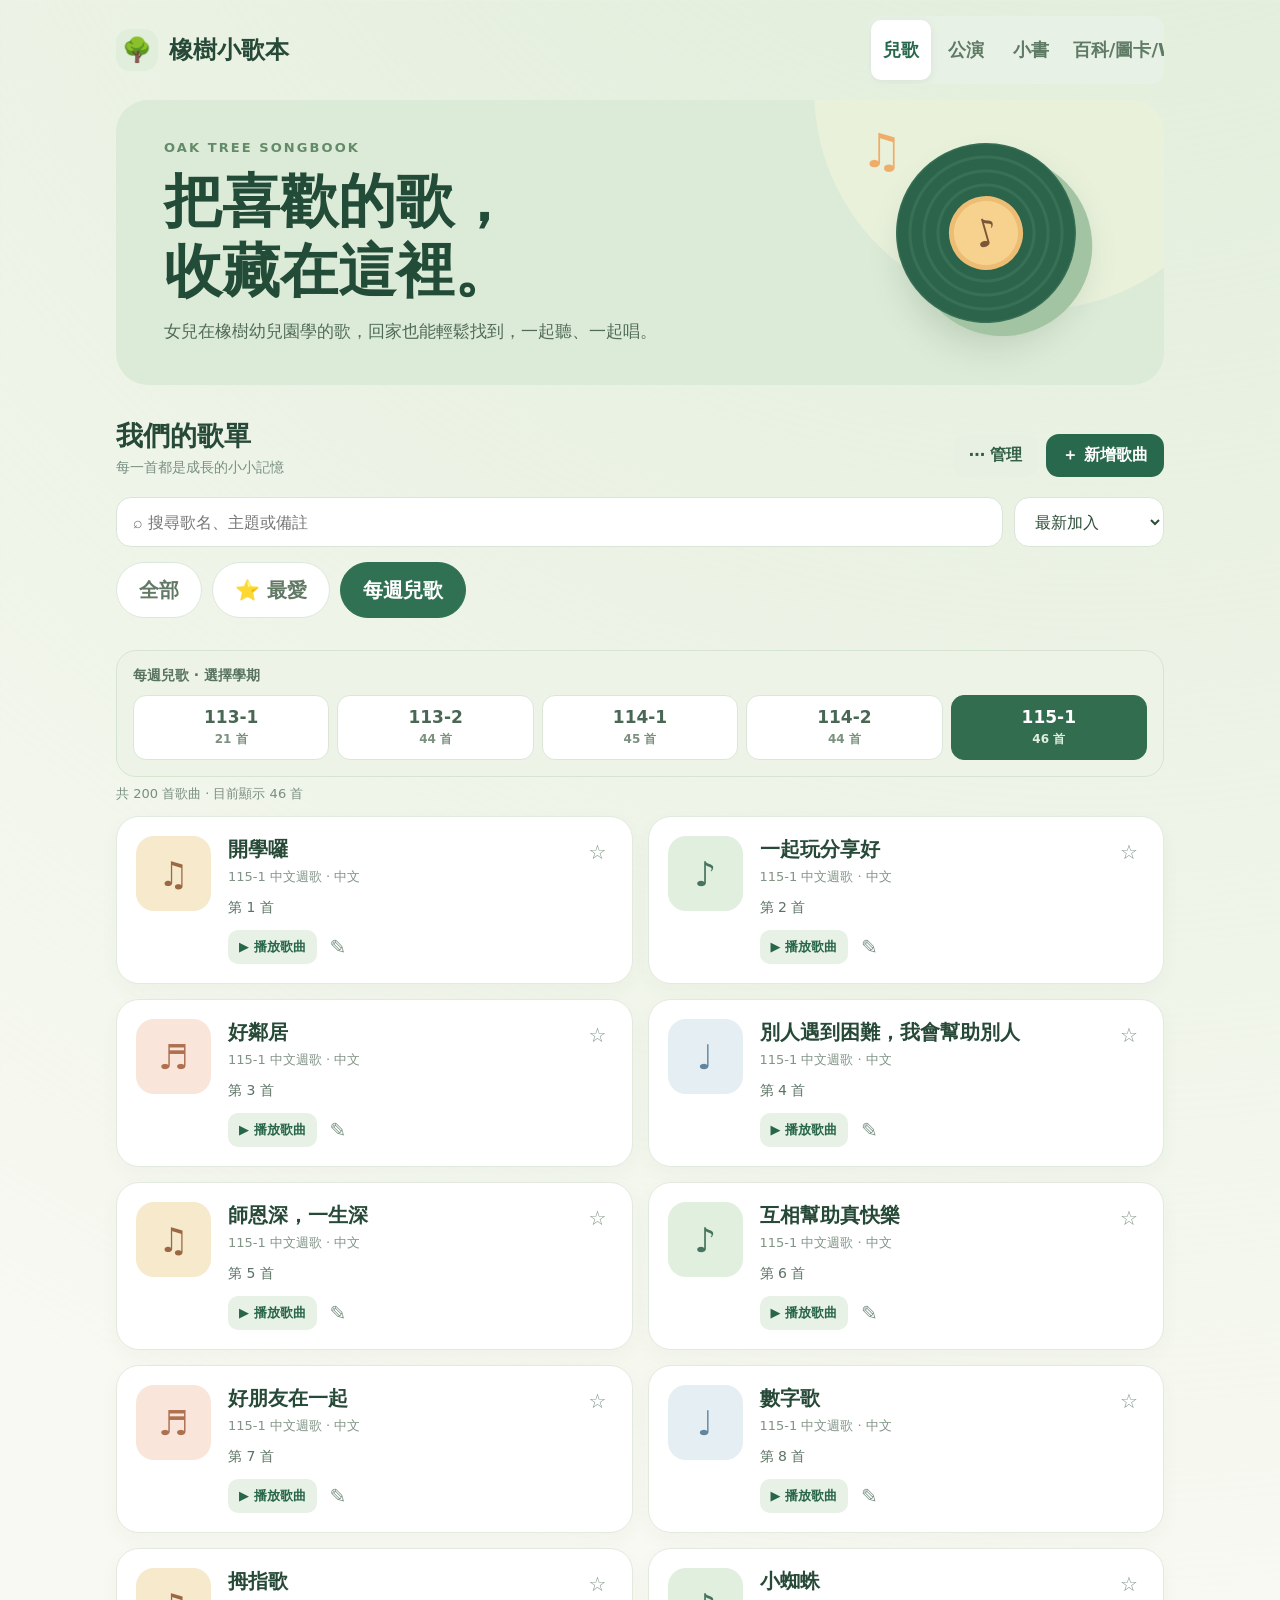
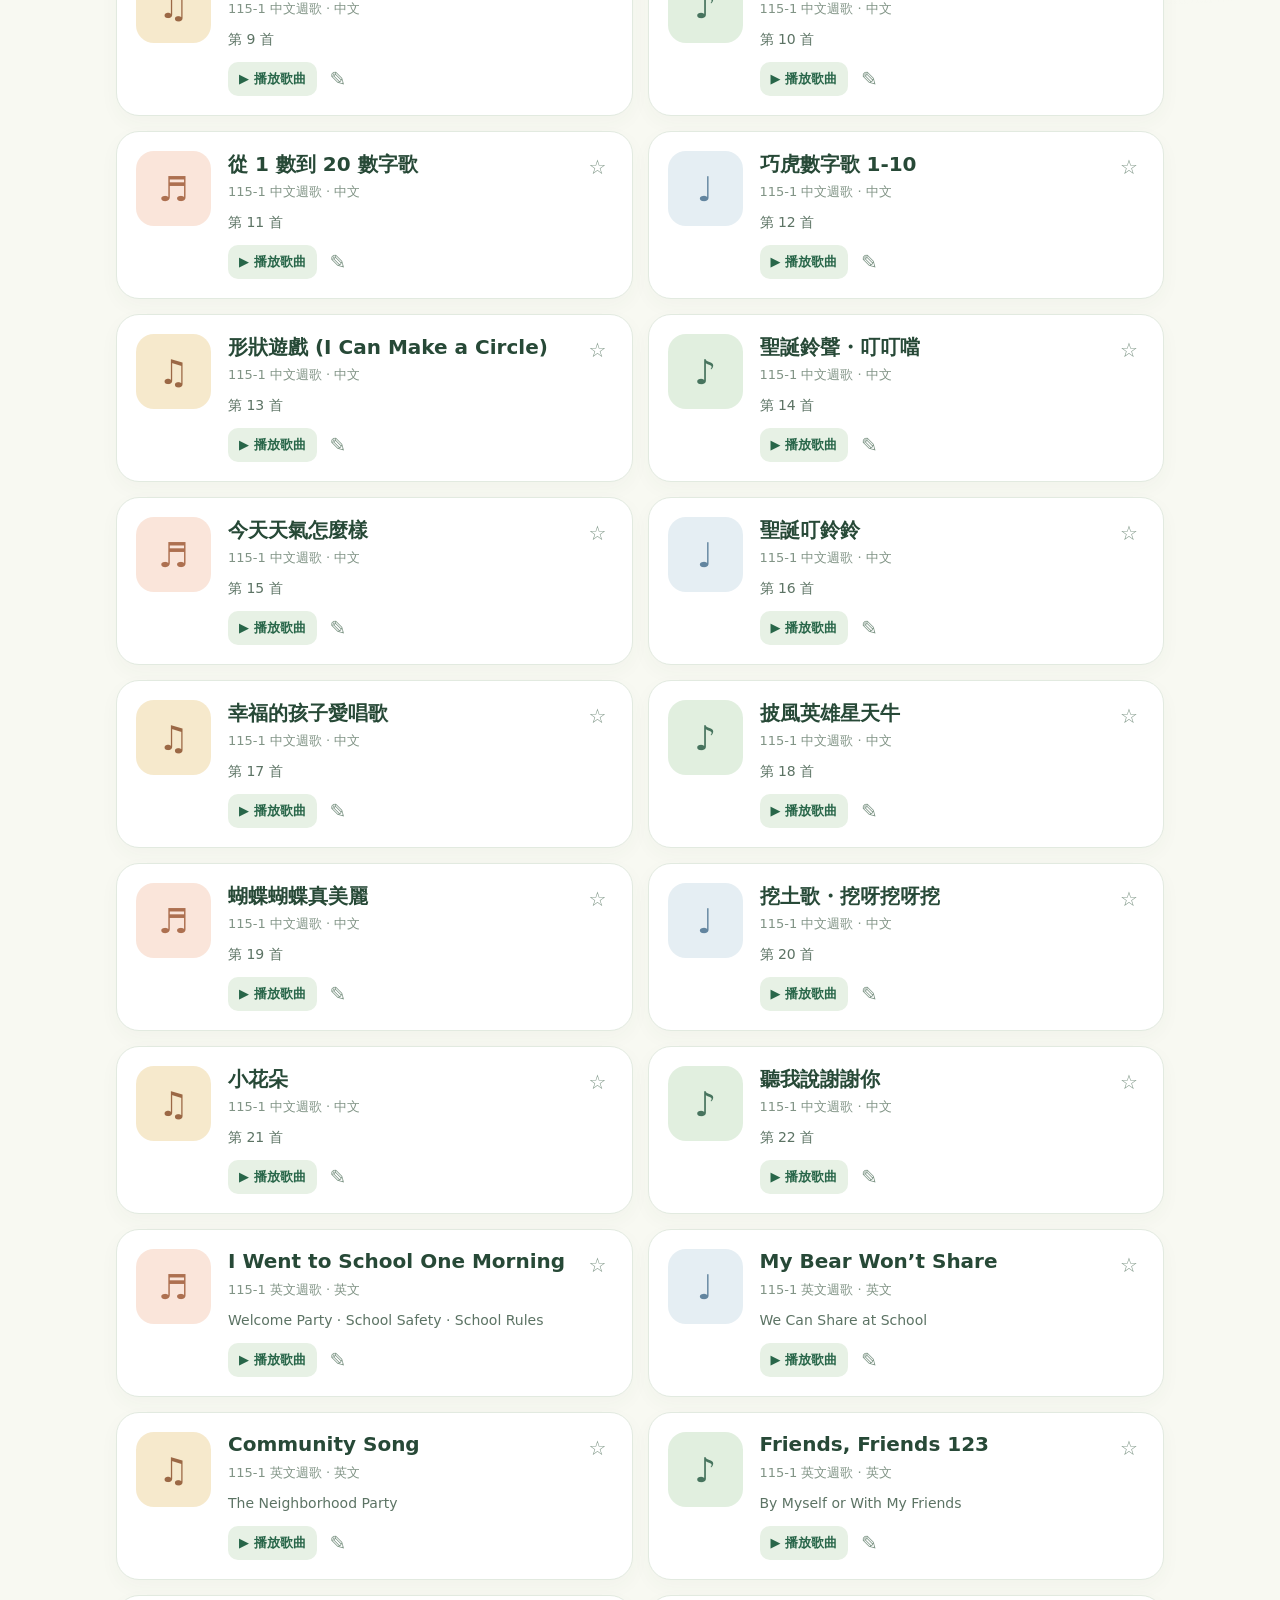
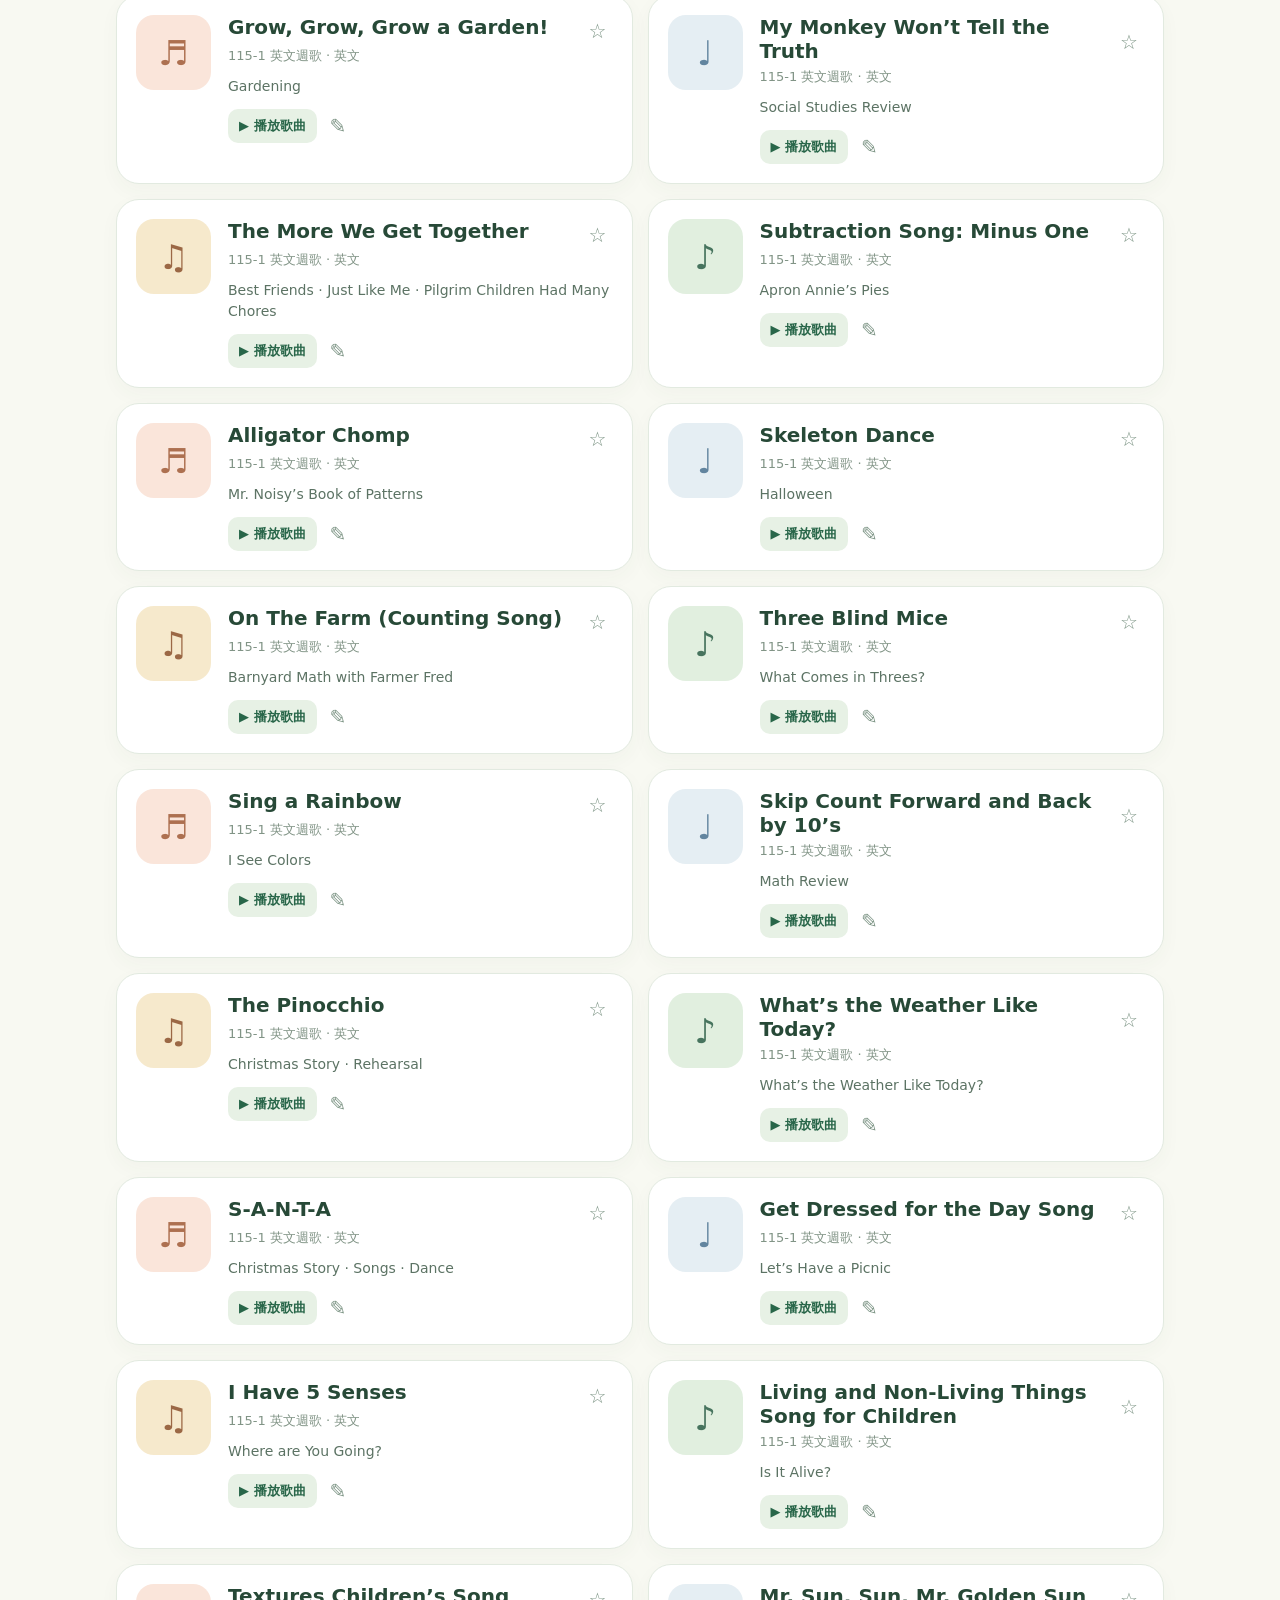
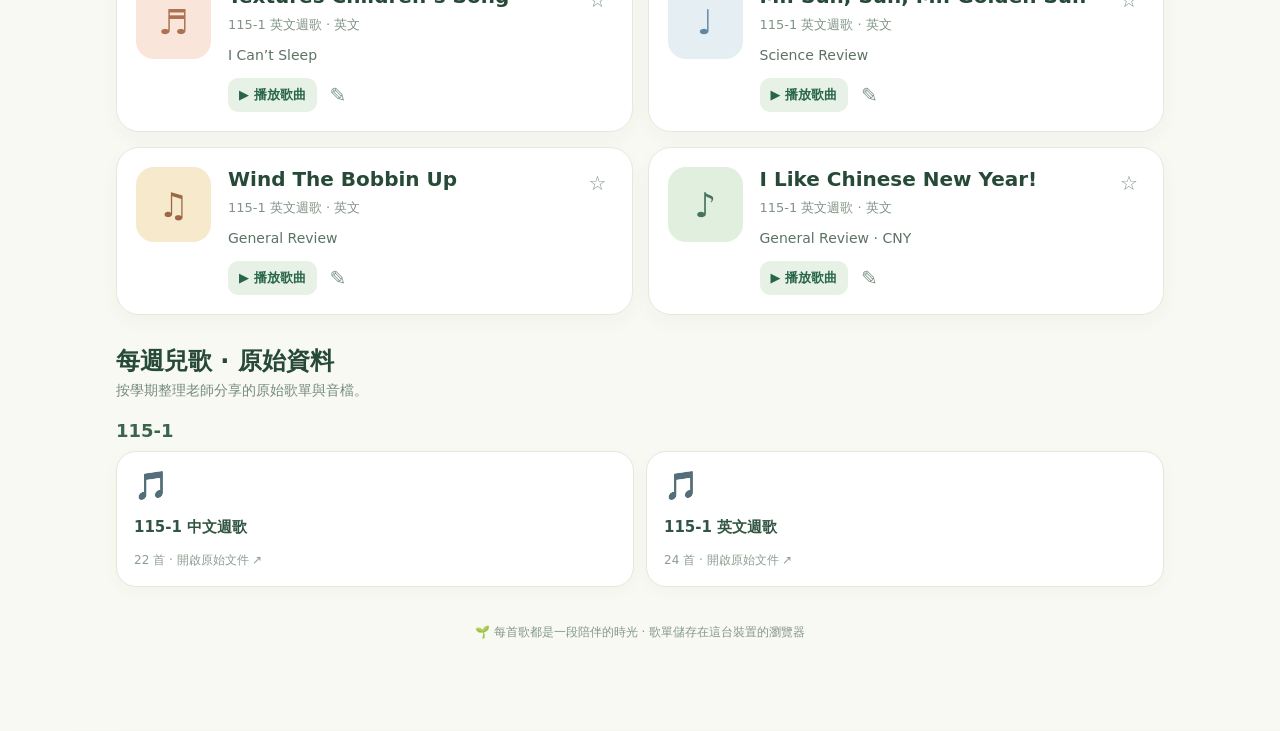
==== index.html @ 693745b6 "Unify hero title typography across all four sections" ====
<!doctype html><html lang="zh-Hant"><head><meta charset="utf-8"><meta name="viewport" content="width=device-width,initial-scale=1,viewport-fit=cover"><meta name="theme-color" content="#dfecdc"><meta name="description" content="收藏橡樹幼兒園的歌曲與播放連結"><link rel="manifest" href="./manifest.webmanifest?v=28"><link rel="icon" href="./icon.svg?v=28" type="image/svg+xml"><link rel="apple-touch-icon" href="./apple-touch-icon-v28.png"><title>橡樹小歌本</title><style>
:root{font-family:ui-rounded,"Noto Sans TC","PingFang TC",system-ui,sans-serif;color:#274937;background:#f8f9f2}*{box-sizing:border-box}body{margin:0;background:radial-gradient(circle at 85% -10%,#dcebd5,transparent 35%),#f8f9f2}button,input,select,textarea{font:inherit}button{cursor:pointer}button:focus-visible,a:focus-visible,input:focus-visible,textarea:focus-visible{outline:3px solid #eaaa60;outline-offset:2px}.shell{max-width:1100px;margin:auto;padding:0 26px 90px}.top{display:flex;align-items:center;justify-content:space-between;padding:24px 0}.brand{display:flex;align-items:center;gap:11px;font-weight:900;font-size:20px}.brand span:first-child{display:grid;place-items:center;background:#e2eedc;width:42px;height:42px;border-radius:14px}.badge{color:#62816e;background:#eaf3e6;padding:9px 14px;border-radius:99px;font-size:13px;font-weight:700}.hero{position:relative;overflow:hidden;display:flex;align-items:center;justify-content:space-between;min-height:285px;padding:40px 48px;background:#dcebd7;border-radius:32px}.hero>div:first-child{position:relative;z-index:2}.hero:before{content:"";position:absolute;width:440px;height:440px;border-radius:50%;background:#f5f6df;right:-90px;top:-230px;opacity:.55}.eyebrow{font-size:13px;font-weight:900;letter-spacing:.16em;color:#648b69}.hero h1{font-size:clamp(35px,5vw,58px);line-height:1.2;margin:12px 0;color:#224b38}.hero p{color:#506b58;font-size:17px;line-height:1.6;max-width:510px;margin:0}.art{position:relative;z-index:1;width:200px;height:200px;margin-right:20px;flex:none}.record{width:180px;height:180px;border-radius:50%;background:repeating-radial-gradient(circle,#2c634b 0 4px,#387055 5px 7px,#2c634b 8px 14px);box-shadow:12px 17px 0 #a3c4a2,0 24px 35px #47654d33;transform:rotate(-16deg)}.record:after{content:"♪";position:absolute;inset:53px;border-radius:50%;display:grid;place-items:center;font-size:38px;color:#795737;background:#f7d28f;border:5px solid #edbd74}.music{position:absolute;left:-35px;top:-20px;font-size:47px;color:#eead68}.heading{display:flex;align-items:end;justify-content:space-between;gap:15px;margin:33px 0 20px}.heading h2{font-size:27px;margin:0}.heading p{font-size:14px;color:#789082;margin:5px 0 0}.actions{display:flex;gap:8px;flex-wrap:wrap}.btn{display:inline-flex;align-items:center;justify-content:center;gap:6px;border:0;border-radius:13px;padding:11px 16px;min-height:43px;font-weight:800;text-decoration:none}.primary{background:#28684d;color:#fff}.soft{background:#e7f0e3;color:#315f45}.ghost{background:#fff;border:1px solid #dbe7d9;color:#4d6856}.danger{background:#fff0e9;color:#a65234}.toolbar{display:flex;gap:11px;margin:20px 0 15px}.search{flex:1}.search input,.sort{width:100%;border:1px solid #dae5d9;border-radius:15px;background:white;padding:13px 16px;min-height:50px;color:#2d4d38}.sort{width:150px}.filters{display:flex;gap:10px;overflow:auto;padding-bottom:14px;scrollbar-width:none}.chip{flex:none;display:inline-flex;align-items:center;justify-content:center;white-space:nowrap;min-height:56px;border:1px solid #dce8db;border-radius:99px;background:#fff;color:#627966;padding:13px 22px;font-size:20px;line-height:1.35;font-weight:800}.chip.active{color:#fff;background:#317153;border-color:#317153}.count{font-size:13px;color:#7a8e80;margin-bottom:13px}.grid{display:grid;grid-template-columns:repeat(2,minmax(0,1fr));gap:15px}.card{display:flex;gap:17px;background:#fff;border:1px solid #e2eae0;border-radius:23px;padding:19px;min-height:155px;box-shadow:0 7px 20px #345c3e09}.cover{width:75px;height:75px;flex:none;display:grid;place-items:center;border-radius:18px;background:#f6e9cc;color:#9b6845;font-size:34px}.cover.c1{background:#e1efdf;color:#47745e}.cover.c2{background:#fae5da;color:#ad7050}.cover.c3{background:#e5eef3;color:#62859f}.body{min-width:0;flex:1}.cardtop{display:flex;justify-content:space-between;gap:8px}.card h3{font-size:20px;margin:0 0 5px;overflow-wrap:anywhere}.meta{font-size:13px;color:#819486;margin:0 0 11px}.notes{font-size:14px;line-height:1.5;color:#5c7364;margin:0 0 12px;overflow-wrap:anywhere}.bottom{display:flex;gap:7px;align-items:center;flex-wrap:wrap}.play{background:#e7f1e5;color:#286649;border:0;border-radius:10px;padding:8px 11px;font-size:13px;font-weight:900;text-decoration:none}.tiny{background:transparent;border:0;border-radius:10px;color:#819889;padding:6px;font-size:20px;line-height:1}.tiny.on{color:#e8a255}.empty{grid-column:1/-1;border:1px dashed #bfd5be;border-radius:26px;background:#fffefa;padding:50px 20px;text-align:center;color:#617767}.empty .icon{font-size:48px}.empty h3{color:#2a513c;margin:9px 0;font-size:22px}.empty p{line-height:1.7;max-width:460px;margin:0 auto 20px}.foot{text-align:center;margin-top:37px;font-size:12px;color:#84978b}dialog{border:0;border-radius:24px;padding:0;width:min(540px,calc(100% - 26px));max-height:calc(100vh - 30px);box-shadow:0 25px 80px #102b2480;color:#274737}dialog::backdrop{background:#142e2880;backdrop-filter:blur(4px)}.inner{padding:25px;max-height:calc(100vh - 30px);overflow:auto}.dhead{display:flex;align-items:center;justify-content:space-between;margin-bottom:17px}.dhead h2{margin:0;font-size:24px}.field{display:block;font-size:13px;font-weight:800;color:#42604b;margin:13px 0 6px}.input{width:100%;border:1px solid #d5e2d6;border-radius:12px;padding:12px 13px;min-height:45px;color:#294c38}.row{display:grid;grid-template-columns:1fr 1fr;gap:11px}.textarea{min-height:84px;resize:vertical}.dialog-actions{display:flex;justify-content:space-between;gap:8px;margin-top:22px}.dialog-actions>div{display:flex;gap:8px}.help{font-size:13px;line-height:1.7;color:#698073}.toast{position:fixed;bottom:22px;left:50%;transform:translateX(-50%);background:#244b39;color:white;border-radius:12px;padding:11px 16px;z-index:5;max-width:90%;text-align:center}.hidden{display:none!important}@media(max-width:700px){.shell{padding:0 16px 80px}.top{padding:16px 0}.brand{font-size:17px}.brand span:first-child{width:36px;height:36px}.badge{font-size:11px;padding:7px 10px}.hero{padding:30px 25px;min-height:0;border-radius:25px}.hero:before,.hero .art{display:none}.hero h1{font-size:clamp(29px,8.4vw,35px)}.hero p{font-size:15px;max-width:none;color:#3f614c}.heading{align-items:start}.heading h2{font-size:23px}.actions .btn{padding:10px 12px;font-size:13px}.toolbar{flex-direction:column}.sort{width:100%}.grid{grid-template-columns:1fr}.card{padding:16px;gap:13px}.cover{width:68px;height:68px}.card h3{font-size:18px}.row{grid-template-columns:1fr}}
.resources{margin-top:30px}.resources h2{font-size:24px;margin:0 0 5px}.resources>p{color:#778c7c;font-size:14px;margin:0 0 16px}.resource-grid{display:grid;grid-template-columns:repeat(3,minmax(0,1fr));gap:12px}.resource{display:flex;flex-direction:column;justify-content:space-between;min-height:136px;border-radius:20px;padding:17px;background:#fff;border:1px solid #e1e9dc;text-decoration:none;box-shadow:0 5px 16px #345c3e08}.resource:hover{border-color:#9cc5a3;transform:translateY(-2px)}.resource .r-icon{font-size:28px}.resource strong{font-size:15px;color:#315542;line-height:1.4}.resource small{color:#8b9f90;font-size:12px}.resource.ctp{background:#fbf5e9}.weekly-grid{grid-template-columns:repeat(2,minmax(0,1fr))}.weekly-grid .resource:last-child{grid-column:auto}@media(max-width:850px){.resource-grid{grid-template-columns:repeat(2,minmax(0,1fr))}}@media(max-width:450px){.resource{min-height:116px}.resource-grid .resource:last-child{grid-column:1/-1}}
.book-panel{margin:20px 0 0;border:1px solid #dce8da;border-radius:22px;background:#fffefa;overflow:hidden}.book-panel summary{cursor:pointer;padding:19px 23px;display:flex;justify-content:space-between;gap:10px;align-items:center;color:#305b42;font-size:19px;font-weight:900;list-style:none}.book-panel summary::-webkit-details-marker{display:none}.book-panel summary:after{content:"⌄";font-size:25px;line-height:1;transition:transform .2s}.book-panel[open] summary:after{transform:rotate(180deg)}.book-panel summary small{display:block;color:#789080;font-size:13px;font-weight:600;margin-top:3px}.books-grid{display:grid;grid-template-columns:repeat(2,minmax(0,1fr));gap:12px;padding:0 18px 18px}.book-card{border:1px solid #e4eadf;border-radius:16px;background:#fff;padding:16px}.book-card h3{margin:0 0 13px;font-size:17px;line-height:1.4;color:#2f5541}.book-card h3 span{display:inline-grid;place-items:center;width:27px;height:27px;border-radius:8px;background:#e5f0e3;color:#3d7054;font-size:12px;margin-right:8px}.track-links{display:flex;flex-wrap:wrap;gap:7px}.track-links a{display:inline-flex;align-items:center;gap:4px;padding:8px 11px;border-radius:10px;background:#edf4e9;color:#315f45;text-decoration:none;font-size:12px;font-weight:800}.track-links a:hover{background:#dcebd7}@media(max-width:700px){.books-grid{grid-template-columns:1fr;padding:0 12px 12px}.book-panel summary{padding:16px;font-size:17px}}
.unused-book-promo{display:flex;align-items:center;justify-content:space-between;gap:15px;background:#fff;border:1px solid #dce9d8;border-radius:20px;padding:20px 23px;margin-top:26px}.book-promo strong{font-size:18px;color:#315943}.book-promo p{font-size:14px;color:#708673;margin:5px 0 0}.book-promo a{display:inline-flex;align-items:center;justify-content:center;background:#326a50;color:#fff;text-decoration:none;border-radius:12px;padding:11px 15px;white-space:nowrap;font-size:14px;font-weight:900}@media(max-width:700px){.book-promo{align-items:stretch;flex-direction:column}.book-promo a{width:100%}}
.app-nav{display:flex;gap:5px;padding:4px;background:#e8f1e5;border-radius:13px}.app-nav a{padding:8px 12px;border-radius:10px;color:#5f7b65;text-decoration:none;font-size:13px;font-weight:900;white-space:nowrap}.app-nav a.active{background:#fff;color:#28684d;box-shadow:0 2px 8px #305f3d16}@media(max-width:700px){.app-nav a{padding:7px 9px;font-size:12px}.brand{font-size:16px}}
.semester-picker{margin:18px 0 8px;padding:16px;background:#edf3e7;border:1px solid #d6e5d2;border-radius:20px}.semester-picker[hidden],.weekly-source[hidden]{display:none}.semester-label{font-size:14px;font-weight:800;color:#58735f;margin-bottom:10px}.semester-tabs{display:grid;grid-template-columns:repeat(5,minmax(0,1fr));gap:8px}.semester-tab{font:inherit;cursor:pointer;border:1px solid #dce6d8;border-radius:13px;background:#fff;padding:11px 8px;color:#496754;font-size:17px;font-weight:900;min-width:0}.semester-tab small{display:block;font-size:12px;font-weight:600;margin-top:4px;color:#7b907e}.semester-tab.active{background:#326d50;color:#fff;border-color:#326d50}.semester-tab.active small{color:#e0eee1}.weekly-source{margin-top:20px}.weekly-source h3{margin:0 0 10px;font-size:18px;color:#3b654b}.term-pending{grid-column:1/-1;background:#f1f3ed;border:1px dashed #c6d6c2;padding:22px;border-radius:18px;color:#758b78;font-size:14px}@media(max-width:700px){.semester-picker{padding:13px}.semester-tabs{gap:6px}.semester-tab{font-size:16px;padding:10px 4px}.semester-tab small{font-size:11px}}@media(max-width:700px){.top{flex-wrap:wrap}.app-nav{width:100%}.app-nav a{flex:1;text-align:center;padding:10px 6px;font-size:14px}}.app-nav a{display:flex;align-items:center;justify-content:center;min-height:50px;padding:11px 16px;font-size:18px;line-height:1.35}@media(max-width:700px){.top{flex-wrap:wrap}.app-nav{width:100%}.app-nav a{flex:1;min-height:50px;padding:12px 6px;font-size:18px}}.brand{font-size:24px;line-height:1.25}
.top{padding:16px 0;gap:12px}.app-nav{height:68px;align-items:stretch}.app-nav a{height:60px;min-height:60px;padding:12px 6px}
</style><link rel="stylesheet" href="./header.css?v=39"><script src="./pwa-update.js?v=27" defer></script></head><body><div class="shell"><header class="top"><div class="brand"><span>🌳</span>橡樹小歌本</div><nav class="app-nav" aria-label="主選單"><a class="active" aria-current="page" href="./?v=27">兒歌</a><a href="./performances/?v=27">公演</a><a href="./books/?v=27">小書</a><a href="./resources/?v=27">百科/圖卡/WA</a></nav></header><section class="hero"><div><div class="eyebrow">OAK TREE SONGBOOK</div><h1>把喜歡的歌，<br>收藏在這裡。</h1><p>女兒在橡樹幼兒園學的歌，回家也能輕鬆找到，一起聽、一起唱。</p></div><div class="art" aria-hidden="true"><div class="record"></div><span class="music">♫</span></div></section><main><div class="heading"><div><h2>我們的歌單</h2><p>每一首都是成長的小小記憶</p></div><div class="actions"><button id="manageBtn" class="btn soft">⋯ 管理</button><button id="addBtn" class="btn primary">＋ 新增歌曲</button></div></div><div class="toolbar"><label class="search"><input id="search" type="search" placeholder="⌕ 搜尋歌名、主題或備註" aria-label="搜尋歌單"></label><select id="sort" class="sort" aria-label="排序方式"><option value="new">最新加入</option><option value="title">歌名排序</option><option value="favorite">最愛優先</option></select></div><div id="filters" class="filters"></div><div id="semesterPicker" class="semester-picker"><div class="semester-label">每週兒歌 · 選擇學期</div><div id="semesterTabs" class="semester-tabs" role="group" aria-label="每週兒歌學期"></div></div><div id="count" class="count"></div><div id="grid" class="grid"></div></main><section class="resources" data-resource-section="weekly" aria-label="每週兒歌原始資料"><h2>每週兒歌 · 原始資料</h2><p>按學期整理老師分享的原始歌單與音檔。</p><div class="weekly-source" data-semester="115-1"><h3>115-1</h3><div class="resource-grid weekly-grid"><a class="resource" href="https://reurl.cc/277ye4" target="_blank" rel="noopener noreferrer"><span class="r-icon">🎵</span><strong>115-1 中文週歌</strong><small>22 首 · 開啟原始文件 ↗</small></a><a class="resource" href="https://reurl.cc/LeeLgX" target="_blank" rel="noopener noreferrer"><span class="r-icon">🎵</span><strong>115-1 英文週歌</strong><small>24 首 · 開啟原始文件 ↗</small></a></div></div><div class="weekly-source" data-semester="113-1"><h3>113-1</h3><div class="resource-grid weekly-grid"><a class="resource" href="https://reurl.cc/yvKzr6" target="_blank" rel="noopener noreferrer"><span class="r-icon">🎵</span><strong>113-1 中文週歌</strong><small>21 首 · 開啟原始文件 ↗</small></a></div></div><div class="weekly-source" data-semester="113-2"><h3>113-2</h3><div class="resource-grid weekly-grid"><a class="resource" href="https://docs.google.com/document/d/1z-SynEtV_HfwCzYWh_nQJV52-KiFcUOPLmjjjfNqa-E/edit?usp=sharing" target="_blank" rel="noopener noreferrer"><span class="r-icon">🎵</span><strong>113-2 中文週歌</strong><small>22 首 · 開啟原始文件 ↗</small></a><a class="resource" href="https://drive.google.com/drive/folders/14uwDfpYK676j5fpR87UpuzhgmJwRx_hg?usp=sharing" target="_blank" rel="noopener noreferrer"><span class="r-icon">🎧</span><strong>113-2 英文週歌</strong><small>22 首 · 開啟資料夾 ↗</small></a></div></div><div class="weekly-source" data-semester="114-1"><h3>114-1</h3><div class="resource-grid weekly-grid"><a class="resource" href="https://reurl.cc/WOoWn5" target="_blank" rel="noopener noreferrer"><span class="r-icon">🎵</span><strong>114-1 中文週歌</strong><small>22 週 · 開啟原始文件 ↗</small></a><a class="resource" href="https://reurl.cc/NxoDvq" target="_blank" rel="noopener noreferrer"><span class="r-icon">🎬</span><strong>114-1 英文週歌</strong><small>23 支影片 · 開啟資料夾 ↗</small></a></div></div><div class="weekly-source" data-semester="114-2"><h3>114-2</h3><div class="resource-grid weekly-grid"><a class="resource" href="https://reurl.cc/6GabN6" target="_blank" rel="noopener noreferrer"><span class="r-icon">🎵</span><strong>114-2 中文週歌</strong><small>22 週 · 開啟原始文件 ↗</small></a><a class="resource" href="https://reurl.cc/8e3b5b" target="_blank" rel="noopener noreferrer"><span class="r-icon">🎧</span><strong>114-2 英文週歌</strong><small>22 個音檔 · 開啟資料夾 ↗</small></a></div></div></section><footer class="foot">🌱 每首歌都是一段陪伴的時光 · 歌單儲存在這台裝置的瀏覽器</footer></div>
<dialog id="songDialog"><form id="songForm" class="inner"><div class="dhead"><h2 id="dialogTitle">新增歌曲</h2><button type="button" class="tiny" data-close="songDialog" aria-label="關閉">✕</button></div><input type="hidden" name="id"><label class="field" for="title">歌名 *</label><input class="input" id="title" name="title" required maxlength="100" placeholder="歌曲名稱"><div class="row"><div><label class="field" for="category">主題／分類</label><input class="input" id="category" name="category" list="categoryList" maxlength="30" placeholder="英文歌、節慶等"><datalist id="categoryList"></datalist></div><div><label class="field" for="artist">語言或演唱者</label><input class="input" id="artist" name="artist" maxlength="50" placeholder="中文、英文等"></div></div><label class="field" for="url">播放連結 *</label><input class="input" id="url" name="url" type="url" required placeholder="https://youtube.com/…"><label class="field" for="url2">其他連結（選填）</label><input class="input" id="url2" name="url2" type="url" placeholder="另一個影片或音樂連結"><label class="field" for="notes">備註（選填）</label><textarea class="input textarea" id="notes" name="notes" maxlength="300" placeholder="老師分享日期、孩子喜歡的段落…"></textarea><div class="dialog-actions"><button type="button" id="deleteBtn" class="btn danger hidden">刪除</button><div><button type="button" class="btn ghost" data-close="songDialog">取消</button><button class="btn primary" type="submit">儲存歌曲</button></div></div></form></dialog>
<dialog id="manageDialog"><div class="inner"><div class="dhead"><h2>管理歌單</h2><button type="button" class="tiny" data-close="manageDialog" aria-label="關閉">✕</button></div><p class="help">一次貼上多首歌，每行一首：<br><b>歌名 | 播放連結 | 主題</b><br>主題可以留空。匯入會加入目前歌單。</p><textarea id="bulk" class="input textarea" style="min-height:140px" placeholder="歌名 | https://... | 英文歌&#10;另一首歌 | https://... | 生活歌"></textarea><div style="display:flex;justify-content:flex-end;margin:10px 0 25px"><button id="importText" class="btn primary">匯入文字</button></div><p class="help">匯出備份可保留最愛、備註和連結；換手機時可匯入。同歌名與連結會略過。</p><div class="actions"><button id="exportBtn" class="btn soft">↓ 匯出備份</button><button id="importBtn" class="btn ghost">↑ 匯入備份</button><input id="fileInput" type="file" accept="application/json,.json" hidden></div></div></dialog><div id="toast" class="toast hidden" role="status" aria-live="polite"></div><script src="./seed.js?v=13" defer></script><script src="./christmas.js" defer></script><script src="./christmas2025.js" defer></script><script src="./weekly1131.js?v=14" defer></script><script src="./weekly1142.js?v=15" defer></script><script src="./weekly1141.js" defer></script><script src="./weekly1151.js?v=1" defer></script><script src="./graduation2026.js?v=1" defer></script><script src="./app.js?v=20" defer></script></body></html>
---- header.css ----
/* Shared header geometry for every section. */
.top{padding:16px 0;gap:12px}
.top .brand{height:42px;min-height:42px;margin:0;gap:11px;font-size:24px;line-height:30px}
.top .brand>span:first-child{flex:none;width:42px;height:42px;display:grid;place-items:center;border-radius:14px;font-size:24px;line-height:1}
.top .app-nav{box-sizing:border-box;height:68px;margin:0;padding:4px;gap:5px;align-items:stretch}
.top .app-nav a{box-sizing:border-box;height:60px;min-height:60px;margin:0;padding:12px 6px;display:flex;align-items:center;justify-content:center;line-height:1.35}
@media(max-width:700px){
 .shell{padding-left:16px;padding-right:16px}
 .top{display:grid;grid-template-columns:minmax(0,1fr);justify-content:normal;align-items:start;row-gap:12px;column-gap:0}
 .top .brand>span:first-child{width:36px;height:36px}
 .top .app-nav{width:100%;min-width:0}
 .top .app-nav a{flex:1;min-width:0}
}

/* Four categories keep their large labels without compressing the long final label. */
.top .app-nav{overflow-x:auto;scrollbar-width:none}
.top .app-nav::-webkit-scrollbar{display:none}
.top .app-nav a{flex:1 0 60px;white-space:nowrap}
.top .app-nav a:last-child{flex:2 0 132px}

/* Consistent hero heading typography across all four sections. */
.hero h1{font-size:clamp(35px,5vw,58px);font-weight:700;line-height:1.2;letter-spacing:0;margin:12px 0}
@media(max-width:700px){.hero h1{font-size:clamp(28px,9.4vw,35px)}}
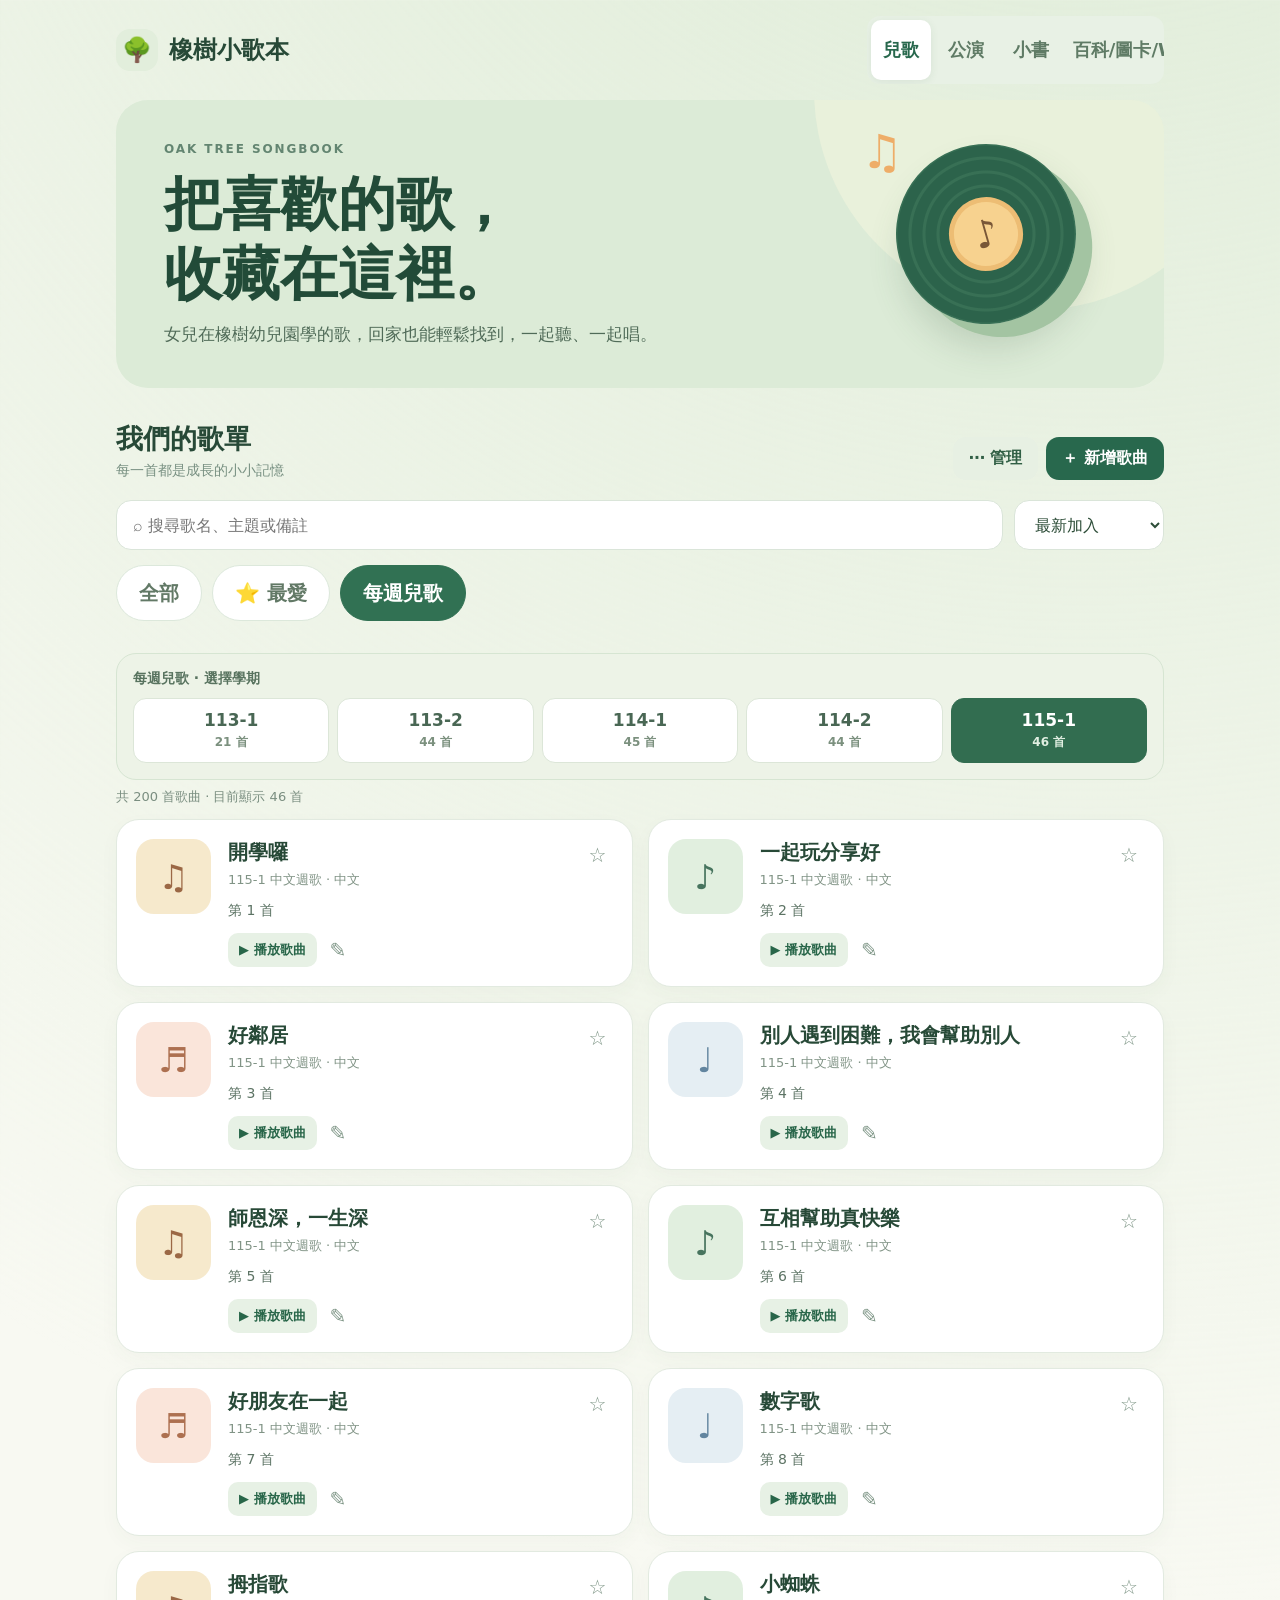
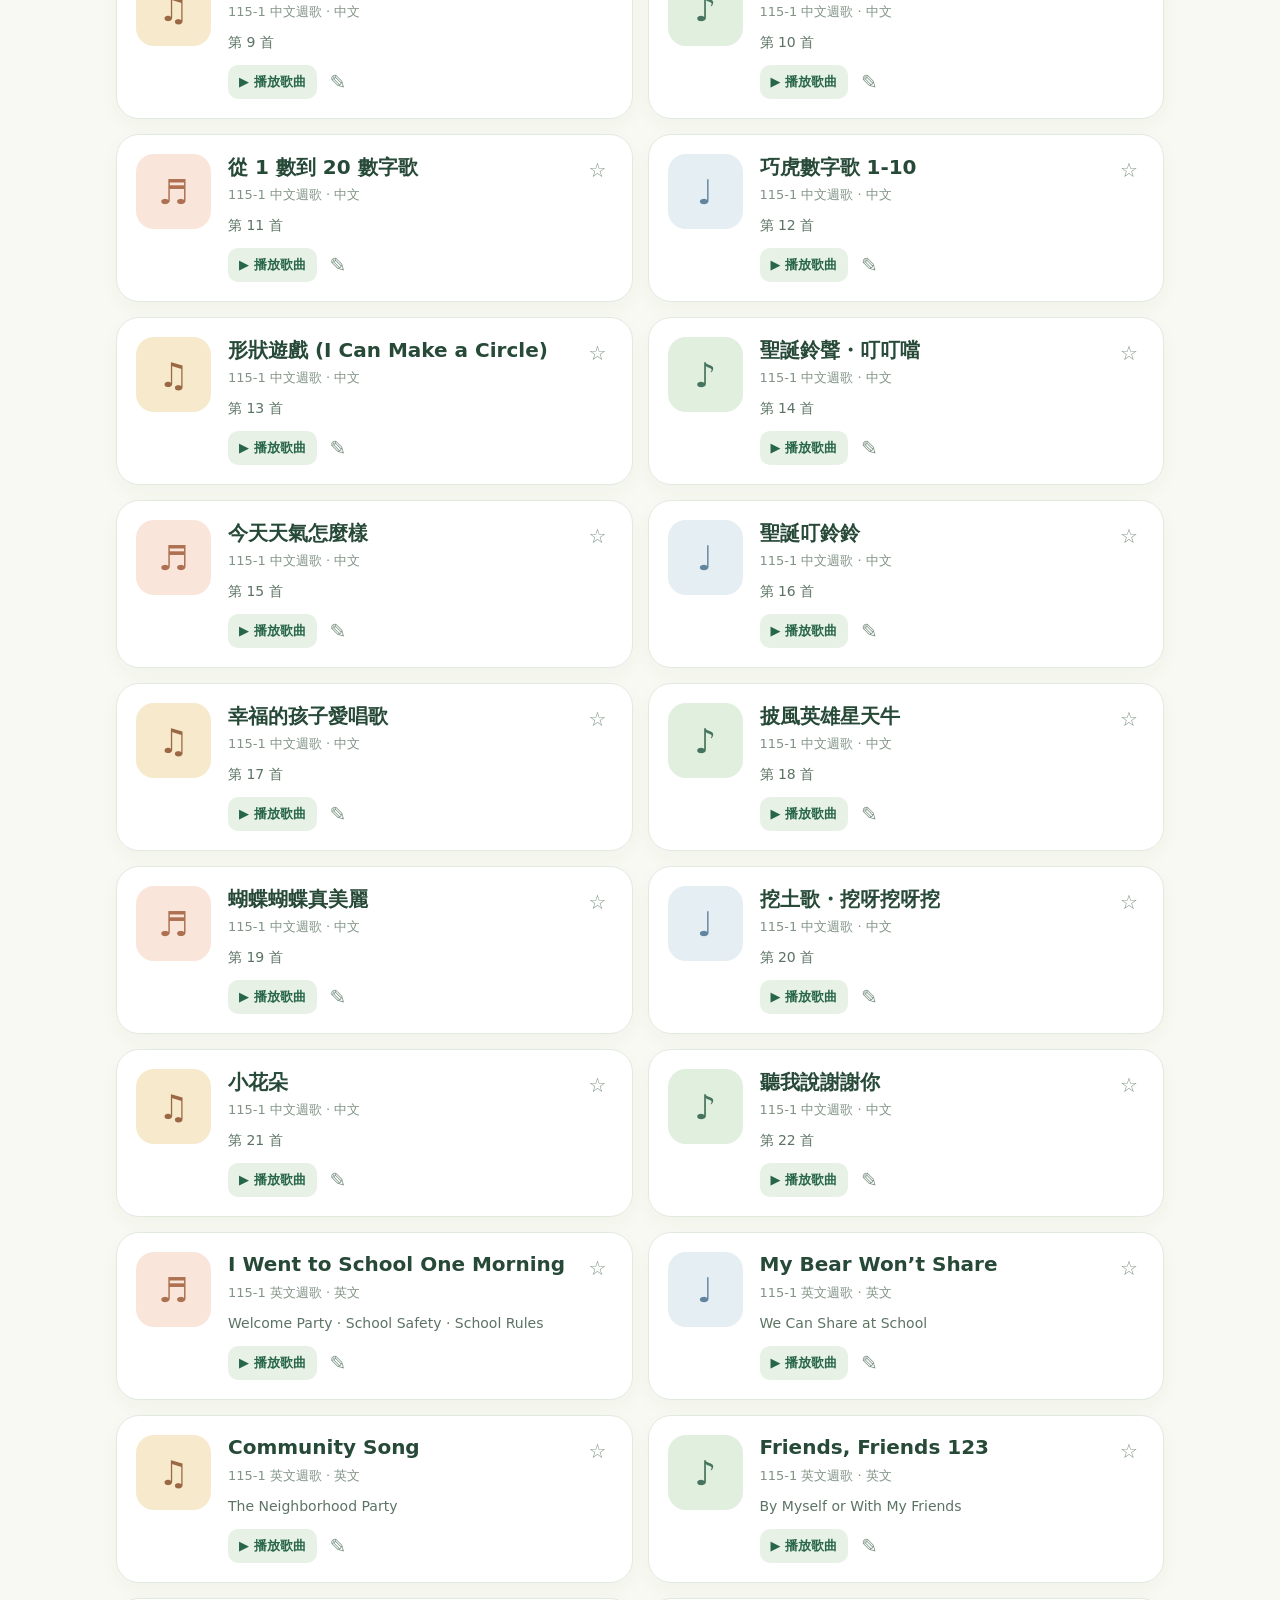
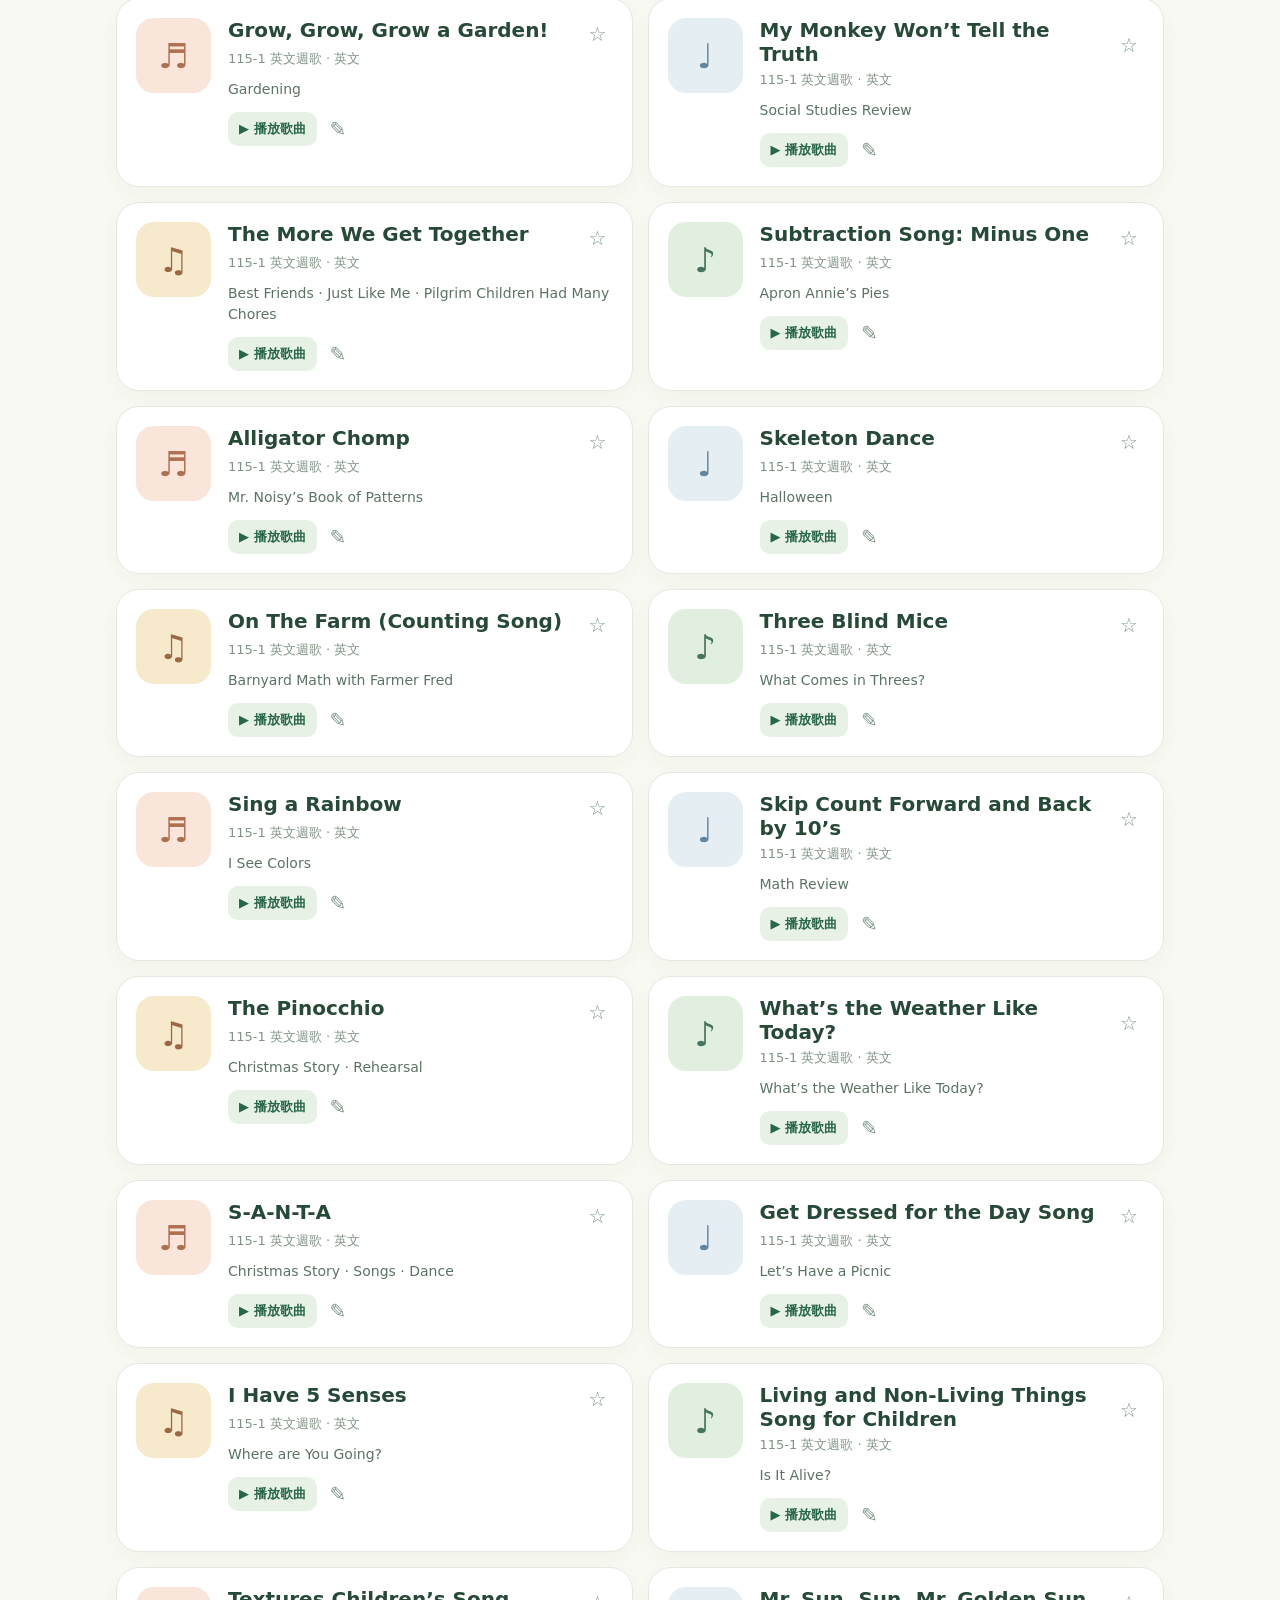
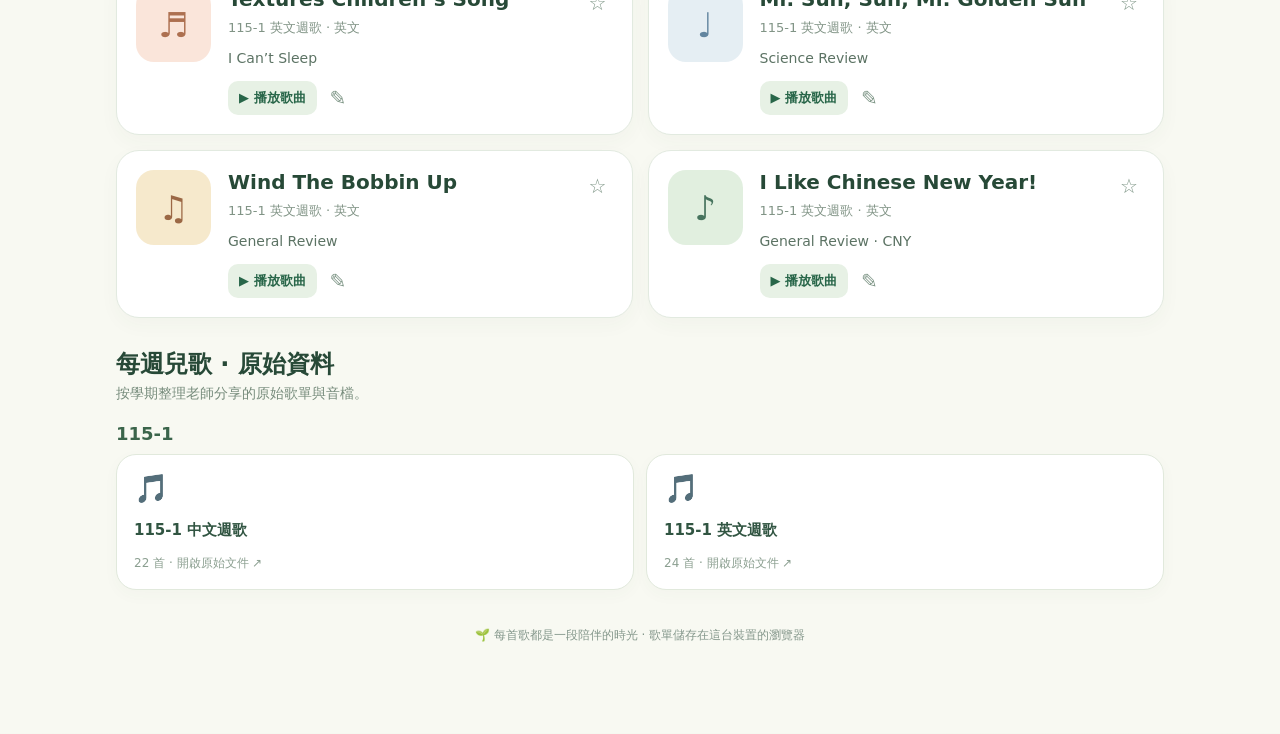
==== commit f746baa0: "Unify English hero eyebrow typography across four sections" ====
--- a/index.html
+++ b/index.html
@@ -6,6 +6,6 @@
 .app-nav{display:flex;gap:5px;padding:4px;background:#e8f1e5;border-radius:13px}.app-nav a{padding:8px 12px;border-radius:10px;color:#5f7b65;text-decoration:none;font-size:13px;font-weight:900;white-space:nowrap}.app-nav a.active{background:#fff;color:#28684d;box-shadow:0 2px 8px #305f3d16}@media(max-width:700px){.app-nav a{padding:7px 9px;font-size:12px}.brand{font-size:16px}}
 .semester-picker{margin:18px 0 8px;padding:16px;background:#edf3e7;border:1px solid #d6e5d2;border-radius:20px}.semester-picker[hidden],.weekly-source[hidden]{display:none}.semester-label{font-size:14px;font-weight:800;color:#58735f;margin-bottom:10px}.semester-tabs{display:grid;grid-template-columns:repeat(5,minmax(0,1fr));gap:8px}.semester-tab{font:inherit;cursor:pointer;border:1px solid #dce6d8;border-radius:13px;background:#fff;padding:11px 8px;color:#496754;font-size:17px;font-weight:900;min-width:0}.semester-tab small{display:block;font-size:12px;font-weight:600;margin-top:4px;color:#7b907e}.semester-tab.active{background:#326d50;color:#fff;border-color:#326d50}.semester-tab.active small{color:#e0eee1}.weekly-source{margin-top:20px}.weekly-source h3{margin:0 0 10px;font-size:18px;color:#3b654b}.term-pending{grid-column:1/-1;background:#f1f3ed;border:1px dashed #c6d6c2;padding:22px;border-radius:18px;color:#758b78;font-size:14px}@media(max-width:700px){.semester-picker{padding:13px}.semester-tabs{gap:6px}.semester-tab{font-size:16px;padding:10px 4px}.semester-tab small{font-size:11px}}@media(max-width:700px){.top{flex-wrap:wrap}.app-nav{width:100%}.app-nav a{flex:1;text-align:center;padding:10px 6px;font-size:14px}}.app-nav a{display:flex;align-items:center;justify-content:center;min-height:50px;padding:11px 16px;font-size:18px;line-height:1.35}@media(max-width:700px){.top{flex-wrap:wrap}.app-nav{width:100%}.app-nav a{flex:1;min-height:50px;padding:12px 6px;font-size:18px}}.brand{font-size:24px;line-height:1.25}
 .top{padding:16px 0;gap:12px}.app-nav{height:68px;align-items:stretch}.app-nav a{height:60px;min-height:60px;padding:12px 6px}
-</style><link rel="stylesheet" href="./header.css?v=39"><script src="./pwa-update.js?v=27" defer></script></head><body><div class="shell"><header class="top"><div class="brand"><span>🌳</span>橡樹小歌本</div><nav class="app-nav" aria-label="主選單"><a class="active" aria-current="page" href="./?v=27">兒歌</a><a href="./performances/?v=27">公演</a><a href="./books/?v=27">小書</a><a href="./resources/?v=27">百科/圖卡/WA</a></nav></header><section class="hero"><div><div class="eyebrow">OAK TREE SONGBOOK</div><h1>把喜歡的歌，<br>收藏在這裡。</h1><p>女兒在橡樹幼兒園學的歌，回家也能輕鬆找到，一起聽、一起唱。</p></div><div class="art" aria-hidden="true"><div class="record"></div><span class="music">♫</span></div></section><main><div class="heading"><div><h2>我們的歌單</h2><p>每一首都是成長的小小記憶</p></div><div class="actions"><button id="manageBtn" class="btn soft">⋯ 管理</button><button id="addBtn" class="btn primary">＋ 新增歌曲</button></div></div><div class="toolbar"><label class="search"><input id="search" type="search" placeholder="⌕ 搜尋歌名、主題或備註" aria-label="搜尋歌單"></label><select id="sort" class="sort" aria-label="排序方式"><option value="new">最新加入</option><option value="title">歌名排序</option><option value="favorite">最愛優先</option></select></div><div id="filters" class="filters"></div><div id="semesterPicker" class="semester-picker"><div class="semester-label">每週兒歌 · 選擇學期</div><div id="semesterTabs" class="semester-tabs" role="group" aria-label="每週兒歌學期"></div></div><div id="count" class="count"></div><div id="grid" class="grid"></div></main><section class="resources" data-resource-section="weekly" aria-label="每週兒歌原始資料"><h2>每週兒歌 · 原始資料</h2><p>按學期整理老師分享的原始歌單與音檔。</p><div class="weekly-source" data-semester="115-1"><h3>115-1</h3><div class="resource-grid weekly-grid"><a class="resource" href="https://reurl.cc/277ye4" target="_blank" rel="noopener noreferrer"><span class="r-icon">🎵</span><strong>115-1 中文週歌</strong><small>22 首 · 開啟原始文件 ↗</small></a><a class="resource" href="https://reurl.cc/LeeLgX" target="_blank" rel="noopener noreferrer"><span class="r-icon">🎵</span><strong>115-1 英文週歌</strong><small>24 首 · 開啟原始文件 ↗</small></a></div></div><div class="weekly-source" data-semester="113-1"><h3>113-1</h3><div class="resource-grid weekly-grid"><a class="resource" href="https://reurl.cc/yvKzr6" target="_blank" rel="noopener noreferrer"><span class="r-icon">🎵</span><strong>113-1 中文週歌</strong><small>21 首 · 開啟原始文件 ↗</small></a></div></div><div class="weekly-source" data-semester="113-2"><h3>113-2</h3><div class="resource-grid weekly-grid"><a class="resource" href="https://docs.google.com/document/d/1z-SynEtV_HfwCzYWh_nQJV52-KiFcUOPLmjjjfNqa-E/edit?usp=sharing" target="_blank" rel="noopener noreferrer"><span class="r-icon">🎵</span><strong>113-2 中文週歌</strong><small>22 首 · 開啟原始文件 ↗</small></a><a class="resource" href="https://drive.google.com/drive/folders/14uwDfpYK676j5fpR87UpuzhgmJwRx_hg?usp=sharing" target="_blank" rel="noopener noreferrer"><span class="r-icon">🎧</span><strong>113-2 英文週歌</strong><small>22 首 · 開啟資料夾 ↗</small></a></div></div><div class="weekly-source" data-semester="114-1"><h3>114-1</h3><div class="resource-grid weekly-grid"><a class="resource" href="https://reurl.cc/WOoWn5" target="_blank" rel="noopener noreferrer"><span class="r-icon">🎵</span><strong>114-1 中文週歌</strong><small>22 週 · 開啟原始文件 ↗</small></a><a class="resource" href="https://reurl.cc/NxoDvq" target="_blank" rel="noopener noreferrer"><span class="r-icon">🎬</span><strong>114-1 英文週歌</strong><small>23 支影片 · 開啟資料夾 ↗</small></a></div></div><div class="weekly-source" data-semester="114-2"><h3>114-2</h3><div class="resource-grid weekly-grid"><a class="resource" href="https://reurl.cc/6GabN6" target="_blank" rel="noopener noreferrer"><span class="r-icon">🎵</span><strong>114-2 中文週歌</strong><small>22 週 · 開啟原始文件 ↗</small></a><a class="resource" href="https://reurl.cc/8e3b5b" target="_blank" rel="noopener noreferrer"><span class="r-icon">🎧</span><strong>114-2 英文週歌</strong><small>22 個音檔 · 開啟資料夾 ↗</small></a></div></div></section><footer class="foot">🌱 每首歌都是一段陪伴的時光 · 歌單儲存在這台裝置的瀏覽器</footer></div>
+</style><link rel="stylesheet" href="./header.css?v=40"><script src="./pwa-update.js?v=27" defer></script></head><body><div class="shell"><header class="top"><div class="brand"><span>🌳</span>橡樹小歌本</div><nav class="app-nav" aria-label="主選單"><a class="active" aria-current="page" href="./?v=27">兒歌</a><a href="./performances/?v=27">公演</a><a href="./books/?v=27">小書</a><a href="./resources/?v=27">百科/圖卡/WA</a></nav></header><section class="hero"><div><div class="eyebrow">OAK TREE SONGBOOK</div><h1>把喜歡的歌，<br>收藏在這裡。</h1><p>女兒在橡樹幼兒園學的歌，回家也能輕鬆找到，一起聽、一起唱。</p></div><div class="art" aria-hidden="true"><div class="record"></div><span class="music">♫</span></div></section><main><div class="heading"><div><h2>我們的歌單</h2><p>每一首都是成長的小小記憶</p></div><div class="actions"><button id="manageBtn" class="btn soft">⋯ 管理</button><button id="addBtn" class="btn primary">＋ 新增歌曲</button></div></div><div class="toolbar"><label class="search"><input id="search" type="search" placeholder="⌕ 搜尋歌名、主題或備註" aria-label="搜尋歌單"></label><select id="sort" class="sort" aria-label="排序方式"><option value="new">最新加入</option><option value="title">歌名排序</option><option value="favorite">最愛優先</option></select></div><div id="filters" class="filters"></div><div id="semesterPicker" class="semester-picker"><div class="semester-label">每週兒歌 · 選擇學期</div><div id="semesterTabs" class="semester-tabs" role="group" aria-label="每週兒歌學期"></div></div><div id="count" class="count"></div><div id="grid" class="grid"></div></main><section class="resources" data-resource-section="weekly" aria-label="每週兒歌原始資料"><h2>每週兒歌 · 原始資料</h2><p>按學期整理老師分享的原始歌單與音檔。</p><div class="weekly-source" data-semester="115-1"><h3>115-1</h3><div class="resource-grid weekly-grid"><a class="resource" href="https://reurl.cc/277ye4" target="_blank" rel="noopener noreferrer"><span class="r-icon">🎵</span><strong>115-1 中文週歌</strong><small>22 首 · 開啟原始文件 ↗</small></a><a class="resource" href="https://reurl.cc/LeeLgX" target="_blank" rel="noopener noreferrer"><span class="r-icon">🎵</span><strong>115-1 英文週歌</strong><small>24 首 · 開啟原始文件 ↗</small></a></div></div><div class="weekly-source" data-semester="113-1"><h3>113-1</h3><div class="resource-grid weekly-grid"><a class="resource" href="https://reurl.cc/yvKzr6" target="_blank" rel="noopener noreferrer"><span class="r-icon">🎵</span><strong>113-1 中文週歌</strong><small>21 首 · 開啟原始文件 ↗</small></a></div></div><div class="weekly-source" data-semester="113-2"><h3>113-2</h3><div class="resource-grid weekly-grid"><a class="resource" href="https://docs.google.com/document/d/1z-SynEtV_HfwCzYWh_nQJV52-KiFcUOPLmjjjfNqa-E/edit?usp=sharing" target="_blank" rel="noopener noreferrer"><span class="r-icon">🎵</span><strong>113-2 中文週歌</strong><small>22 首 · 開啟原始文件 ↗</small></a><a class="resource" href="https://drive.google.com/drive/folders/14uwDfpYK676j5fpR87UpuzhgmJwRx_hg?usp=sharing" target="_blank" rel="noopener noreferrer"><span class="r-icon">🎧</span><strong>113-2 英文週歌</strong><small>22 首 · 開啟資料夾 ↗</small></a></div></div><div class="weekly-source" data-semester="114-1"><h3>114-1</h3><div class="resource-grid weekly-grid"><a class="resource" href="https://reurl.cc/WOoWn5" target="_blank" rel="noopener noreferrer"><span class="r-icon">🎵</span><strong>114-1 中文週歌</strong><small>22 週 · 開啟原始文件 ↗</small></a><a class="resource" href="https://reurl.cc/NxoDvq" target="_blank" rel="noopener noreferrer"><span class="r-icon">🎬</span><strong>114-1 英文週歌</strong><small>23 支影片 · 開啟資料夾 ↗</small></a></div></div><div class="weekly-source" data-semester="114-2"><h3>114-2</h3><div class="resource-grid weekly-grid"><a class="resource" href="https://reurl.cc/6GabN6" target="_blank" rel="noopener noreferrer"><span class="r-icon">🎵</span><strong>114-2 中文週歌</strong><small>22 週 · 開啟原始文件 ↗</small></a><a class="resource" href="https://reurl.cc/8e3b5b" target="_blank" rel="noopener noreferrer"><span class="r-icon">🎧</span><strong>114-2 英文週歌</strong><small>22 個音檔 · 開啟資料夾 ↗</small></a></div></div></section><footer class="foot">🌱 每首歌都是一段陪伴的時光 · 歌單儲存在這台裝置的瀏覽器</footer></div>
 <dialog id="songDialog"><form id="songForm" class="inner"><div class="dhead"><h2 id="dialogTitle">新增歌曲</h2><button type="button" class="tiny" data-close="songDialog" aria-label="關閉">✕</button></div><input type="hidden" name="id"><label class="field" for="title">歌名 *</label><input class="input" id="title" name="title" required maxlength="100" placeholder="歌曲名稱"><div class="row"><div><label class="field" for="category">主題／分類</label><input class="input" id="category" name="category" list="categoryList" maxlength="30" placeholder="英文歌、節慶等"><datalist id="categoryList"></datalist></div><div><label class="field" for="artist">語言或演唱者</label><input class="input" id="artist" name="artist" maxlength="50" placeholder="中文、英文等"></div></div><label class="field" for="url">播放連結 *</label><input class="input" id="url" name="url" type="url" required placeholder="https://youtube.com/…"><label class="field" for="url2">其他連結（選填）</label><input class="input" id="url2" name="url2" type="url" placeholder="另一個影片或音樂連結"><label class="field" for="notes">備註（選填）</label><textarea class="input textarea" id="notes" name="notes" maxlength="300" placeholder="老師分享日期、孩子喜歡的段落…"></textarea><div class="dialog-actions"><button type="button" id="deleteBtn" class="btn danger hidden">刪除</button><div><button type="button" class="btn ghost" data-close="songDialog">取消</button><button class="btn primary" type="submit">儲存歌曲</button></div></div></form></dialog>
 <dialog id="manageDialog"><div class="inner"><div class="dhead"><h2>管理歌單</h2><button type="button" class="tiny" data-close="manageDialog" aria-label="關閉">✕</button></div><p class="help">一次貼上多首歌，每行一首：<br><b>歌名 | 播放連結 | 主題</b><br>主題可以留空。匯入會加入目前歌單。</p><textarea id="bulk" class="input textarea" style="min-height:140px" placeholder="歌名 | https://... | 英文歌&#10;另一首歌 | https://... | 生活歌"></textarea><div style="display:flex;justify-content:flex-end;margin:10px 0 25px"><button id="importText" class="btn primary">匯入文字</button></div><p class="help">匯出備份可保留最愛、備註和連結；換手機時可匯入。同歌名與連結會略過。</p><div class="actions"><button id="exportBtn" class="btn soft">↓ 匯出備份</button><button id="importBtn" class="btn ghost">↑ 匯入備份</button><input id="fileInput" type="file" accept="application/json,.json" hidden></div></div></dialog><div id="toast" class="toast hidden" role="status" aria-live="polite"></div><script src="./seed.js?v=13" defer></script><script src="./christmas.js" defer></script><script src="./christmas2025.js" defer></script><script src="./weekly1131.js?v=14" defer></script><script src="./weekly1142.js?v=15" defer></script><script src="./weekly1141.js" defer></script><script src="./weekly1151.js?v=1" defer></script><script src="./graduation2026.js?v=1" defer></script><script src="./app.js?v=20" defer></script></body></html>
--- a/header.css
+++ b/header.css
@@ -21,3 +21,6 @@
 /* Consistent hero heading typography across all four sections. */
 .hero h1{font-size:clamp(35px,5vw,58px);font-weight:700;line-height:1.2;letter-spacing:0;margin:12px 0}
 @media(max-width:700px){.hero h1{font-size:clamp(28px,9.4vw,35px)}}
+
+/* Shared English eyebrow typography above the hero headings. */
+.hero .eyebrow{font-family:ui-rounded,"Noto Sans TC","PingFang TC",system-ui,sans-serif;font-size:12px;font-weight:900;line-height:1.5;letter-spacing:.16em;color:#638571}
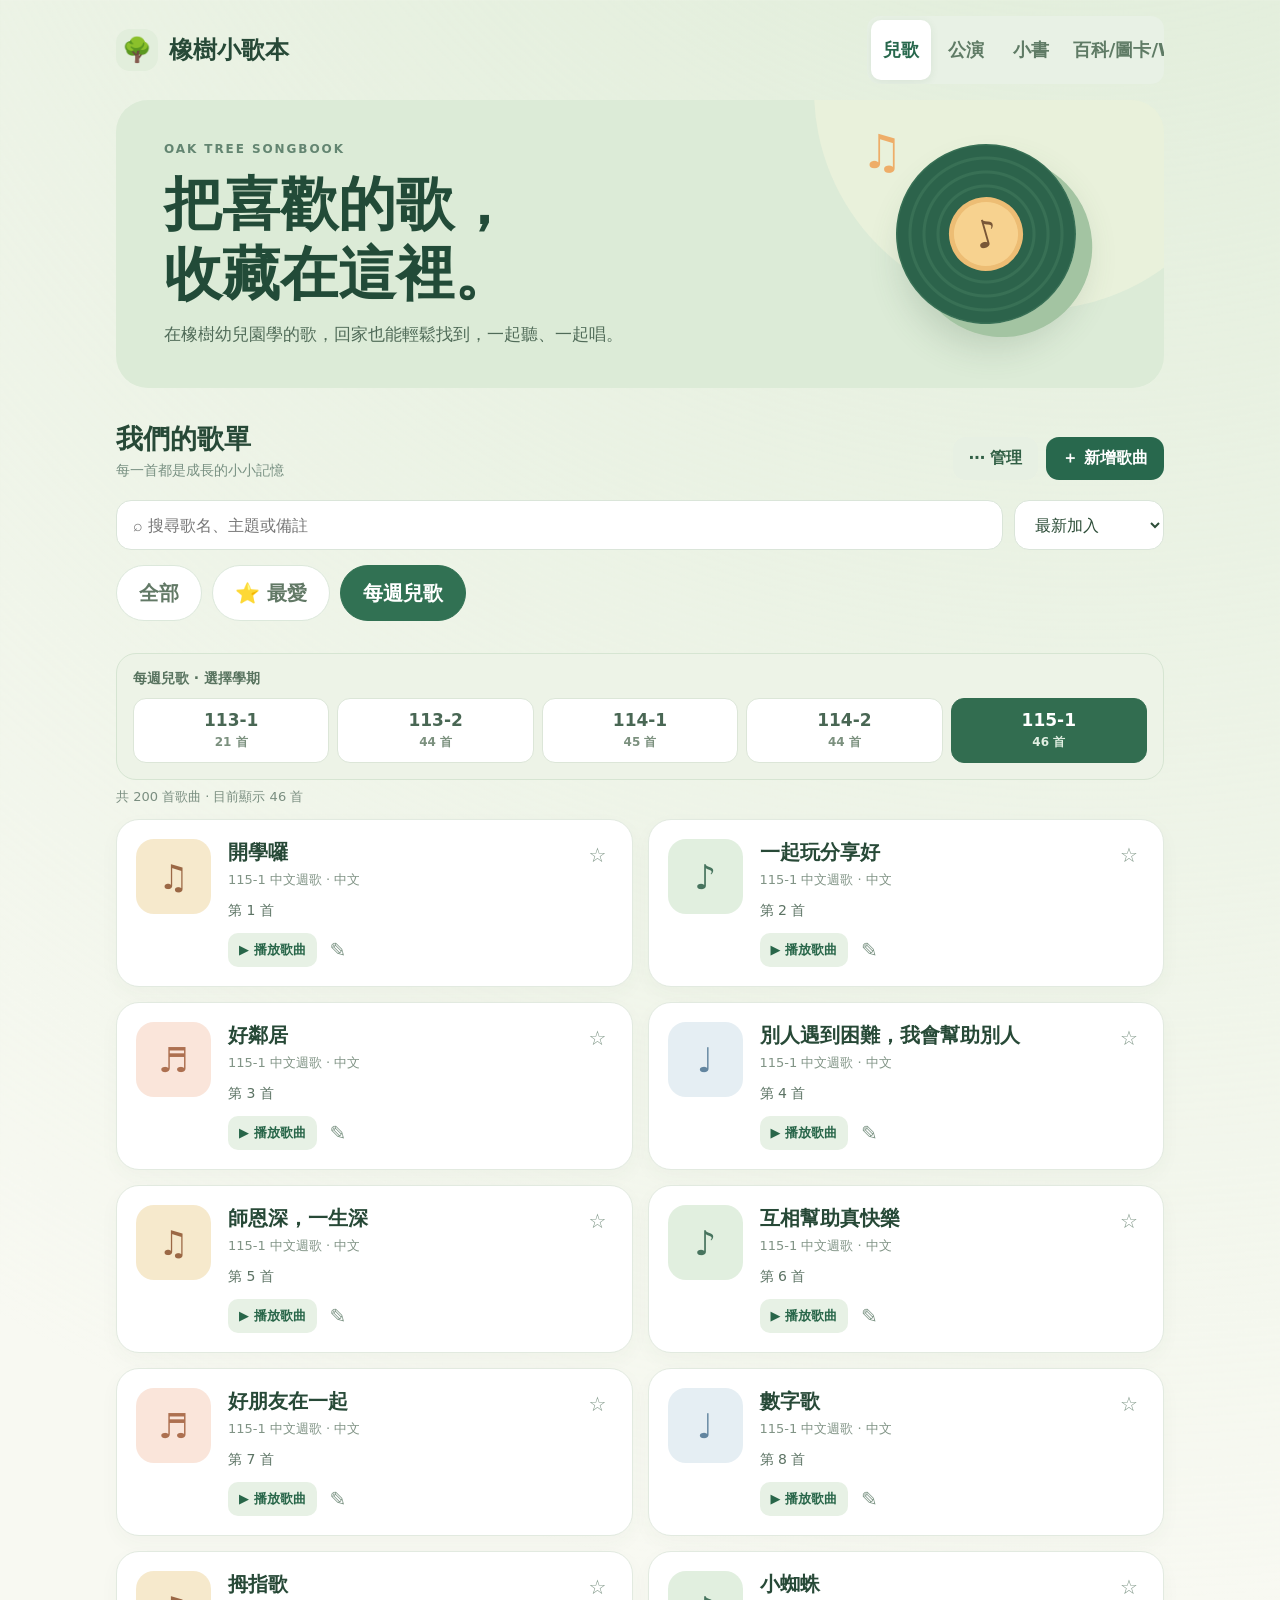
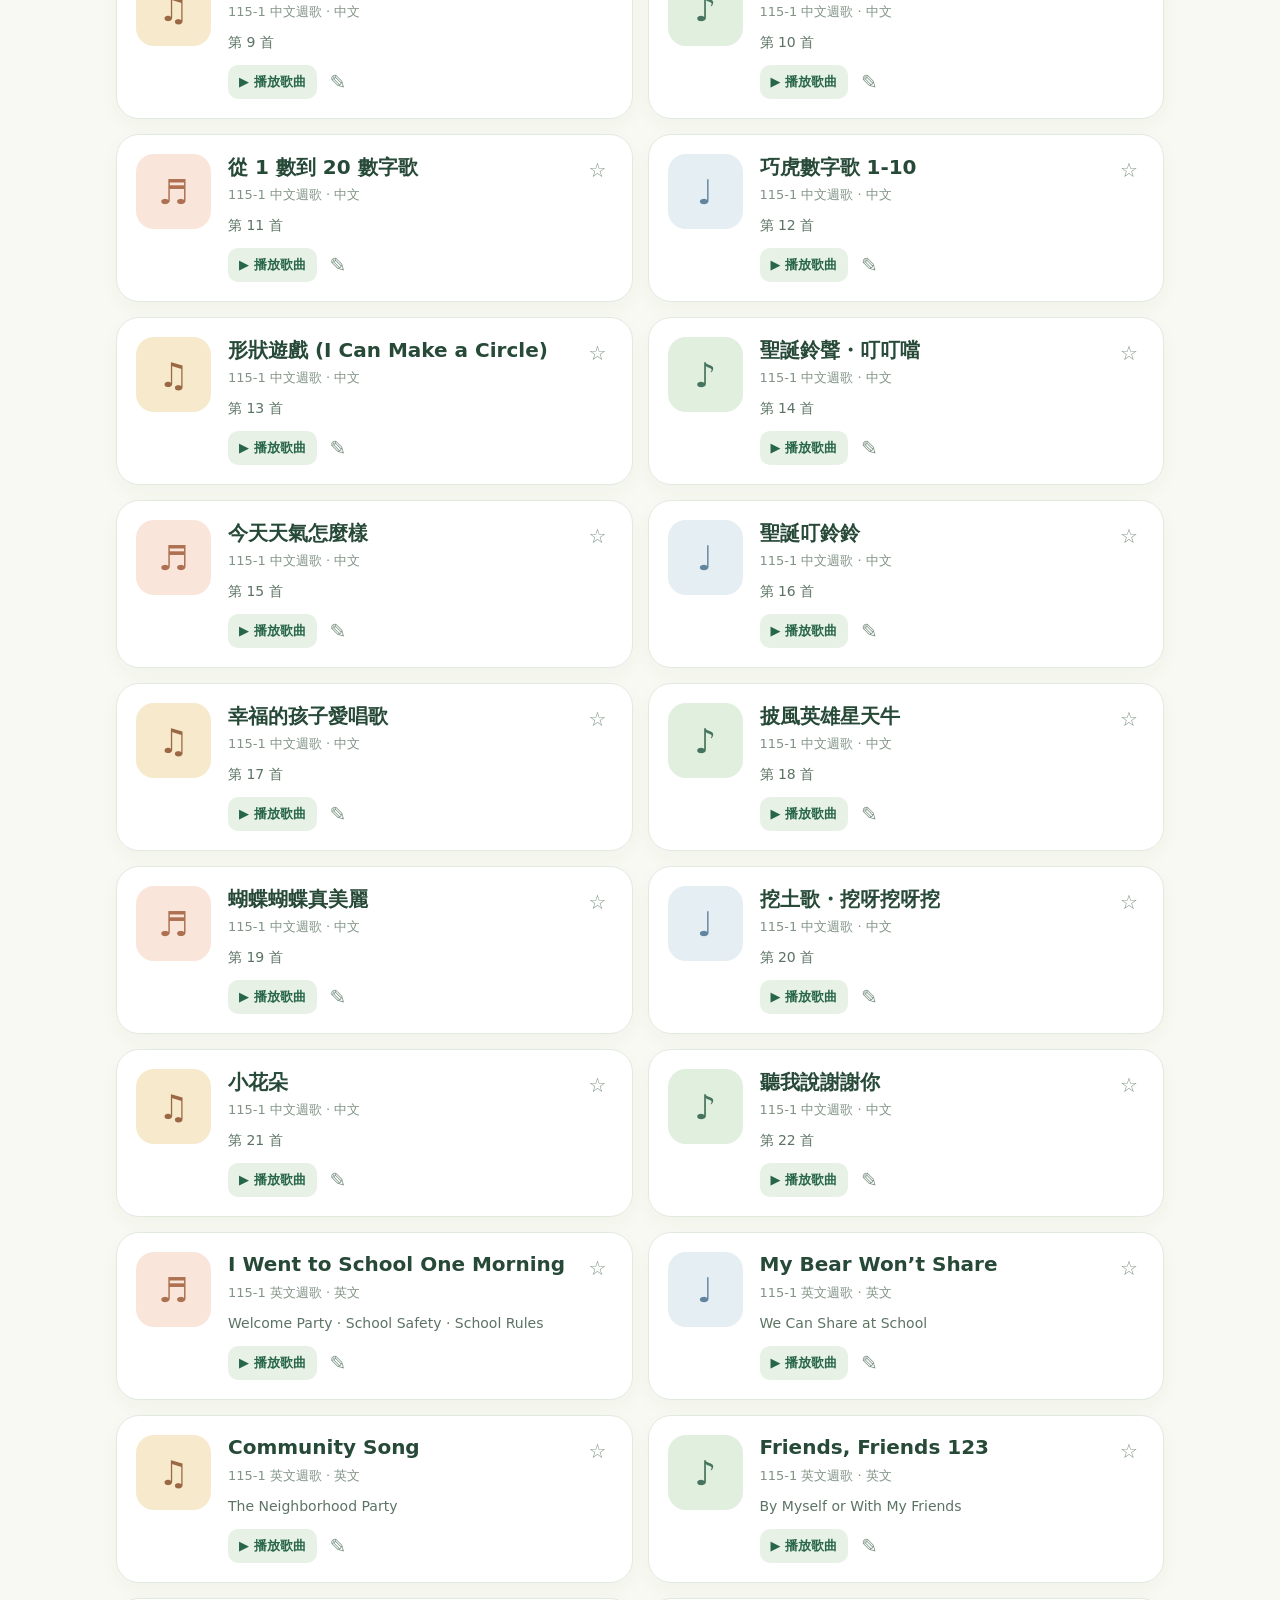
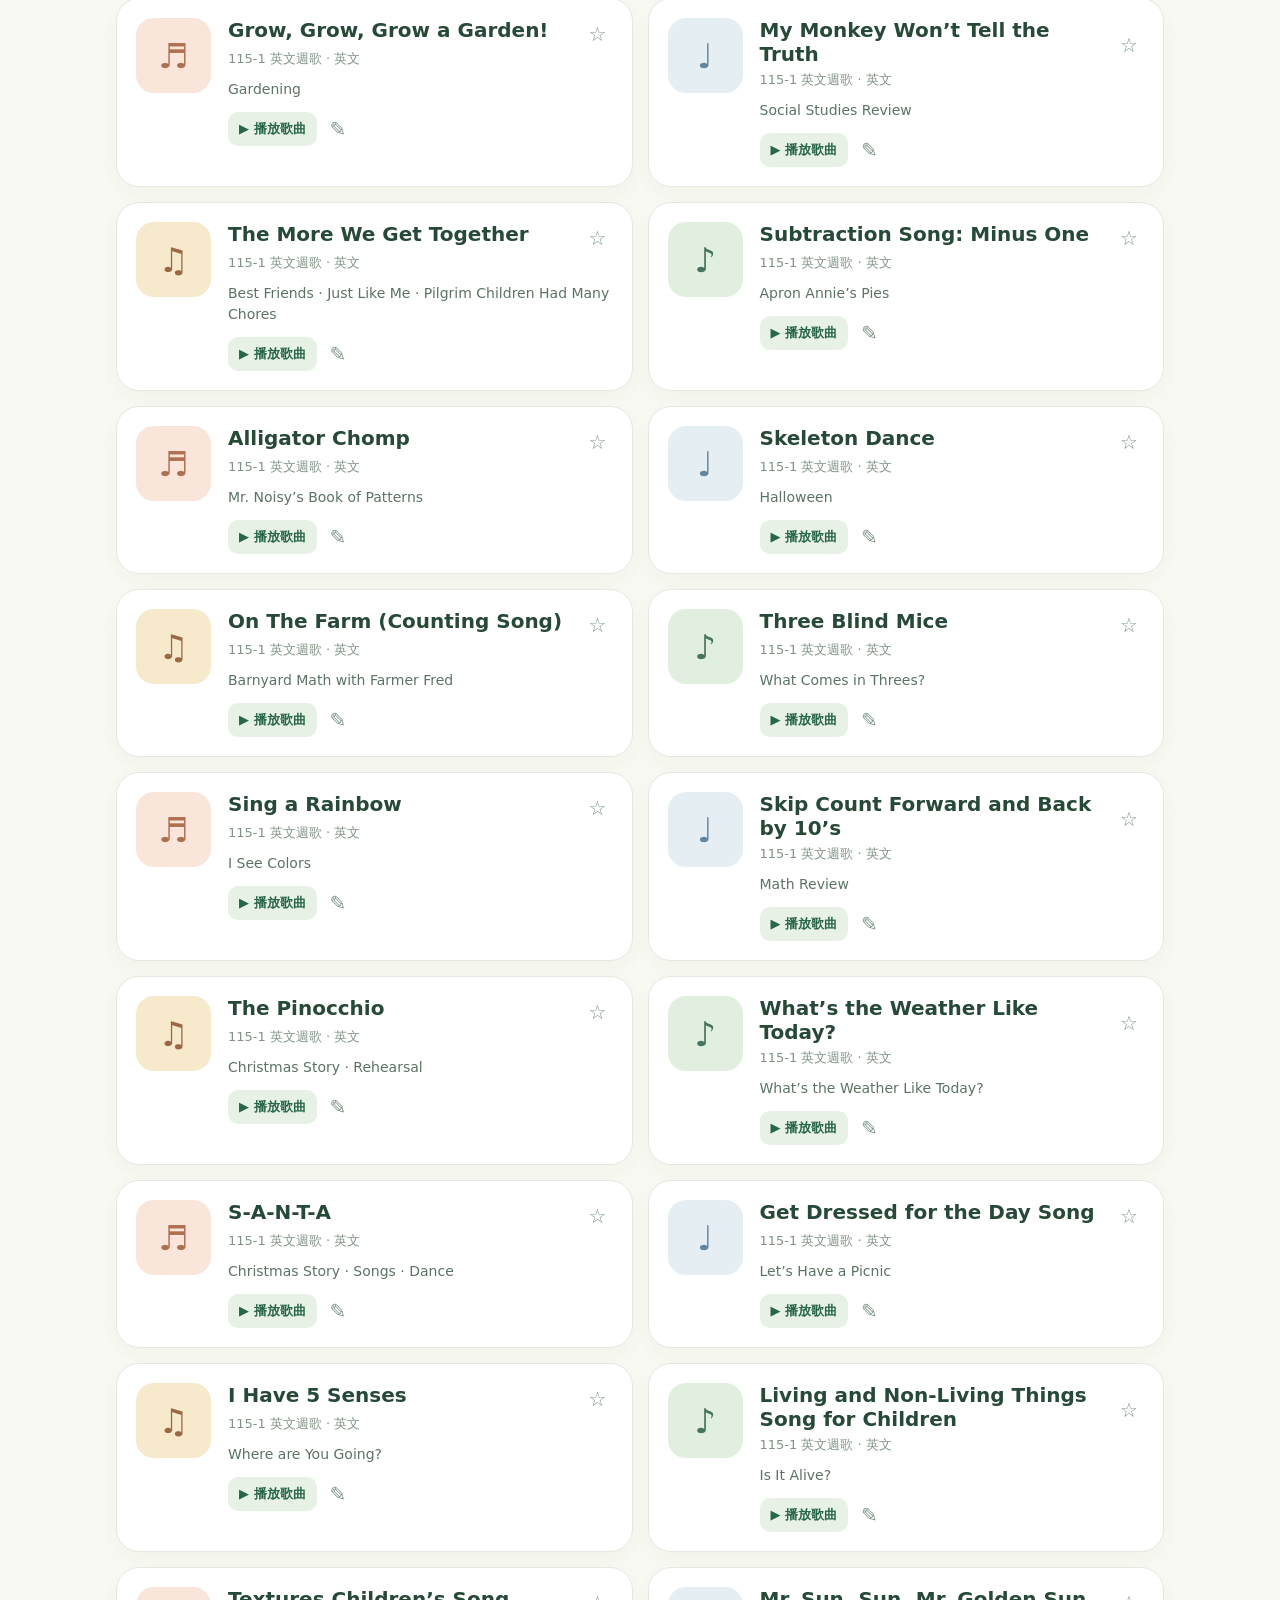
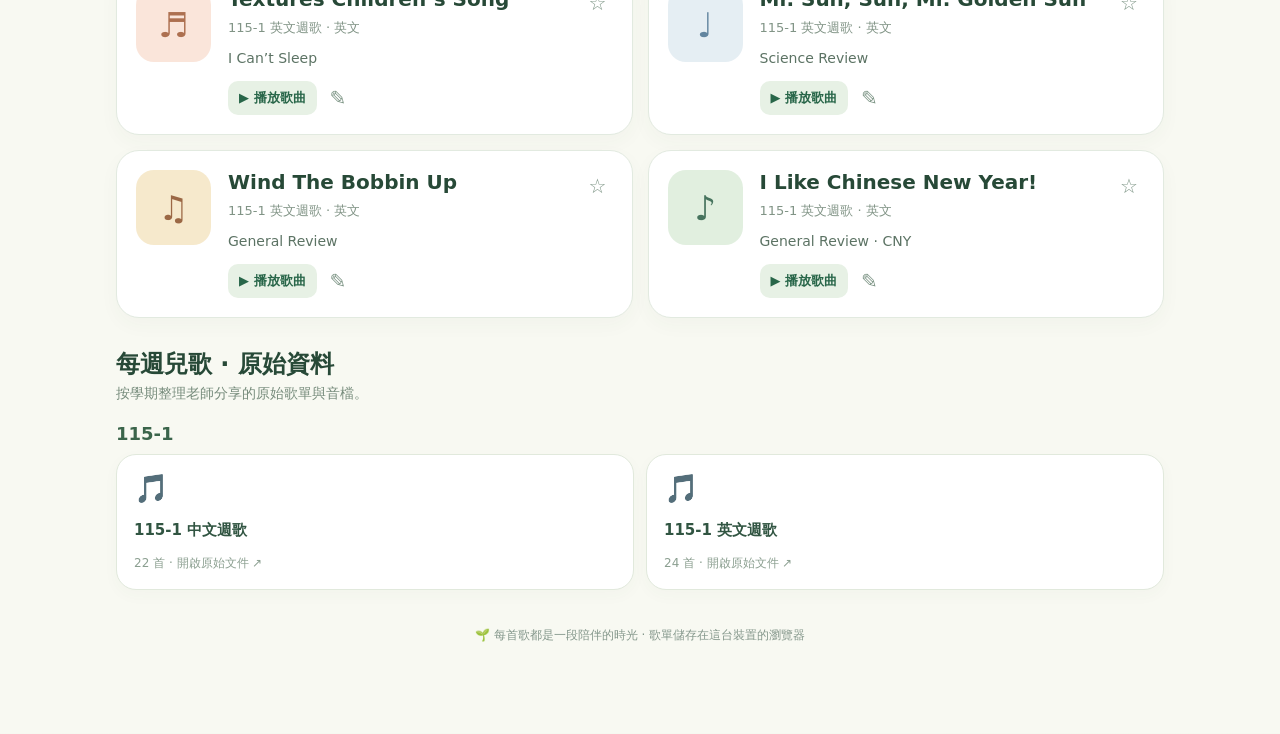
==== commit 823103e5: "Remove personal wording from songbook introduction" ====
--- a/index.html
+++ b/index.html
@@ -6,6 +6,6 @@
 .app-nav{display:flex;gap:5px;padding:4px;background:#e8f1e5;border-radius:13px}.app-nav a{padding:8px 12px;border-radius:10px;color:#5f7b65;text-decoration:none;font-size:13px;font-weight:900;white-space:nowrap}.app-nav a.active{background:#fff;color:#28684d;box-shadow:0 2px 8px #305f3d16}@media(max-width:700px){.app-nav a{padding:7px 9px;font-size:12px}.brand{font-size:16px}}
 .semester-picker{margin:18px 0 8px;padding:16px;background:#edf3e7;border:1px solid #d6e5d2;border-radius:20px}.semester-picker[hidden],.weekly-source[hidden]{display:none}.semester-label{font-size:14px;font-weight:800;color:#58735f;margin-bottom:10px}.semester-tabs{display:grid;grid-template-columns:repeat(5,minmax(0,1fr));gap:8px}.semester-tab{font:inherit;cursor:pointer;border:1px solid #dce6d8;border-radius:13px;background:#fff;padding:11px 8px;color:#496754;font-size:17px;font-weight:900;min-width:0}.semester-tab small{display:block;font-size:12px;font-weight:600;margin-top:4px;color:#7b907e}.semester-tab.active{background:#326d50;color:#fff;border-color:#326d50}.semester-tab.active small{color:#e0eee1}.weekly-source{margin-top:20px}.weekly-source h3{margin:0 0 10px;font-size:18px;color:#3b654b}.term-pending{grid-column:1/-1;background:#f1f3ed;border:1px dashed #c6d6c2;padding:22px;border-radius:18px;color:#758b78;font-size:14px}@media(max-width:700px){.semester-picker{padding:13px}.semester-tabs{gap:6px}.semester-tab{font-size:16px;padding:10px 4px}.semester-tab small{font-size:11px}}@media(max-width:700px){.top{flex-wrap:wrap}.app-nav{width:100%}.app-nav a{flex:1;text-align:center;padding:10px 6px;font-size:14px}}.app-nav a{display:flex;align-items:center;justify-content:center;min-height:50px;padding:11px 16px;font-size:18px;line-height:1.35}@media(max-width:700px){.top{flex-wrap:wrap}.app-nav{width:100%}.app-nav a{flex:1;min-height:50px;padding:12px 6px;font-size:18px}}.brand{font-size:24px;line-height:1.25}
 .top{padding:16px 0;gap:12px}.app-nav{height:68px;align-items:stretch}.app-nav a{height:60px;min-height:60px;padding:12px 6px}
-</style><link rel="stylesheet" href="./header.css?v=40"><script src="./pwa-update.js?v=27" defer></script></head><body><div class="shell"><header class="top"><div class="brand"><span>🌳</span>橡樹小歌本</div><nav class="app-nav" aria-label="主選單"><a class="active" aria-current="page" href="./?v=27">兒歌</a><a href="./performances/?v=27">公演</a><a href="./books/?v=27">小書</a><a href="./resources/?v=27">百科/圖卡/WA</a></nav></header><section class="hero"><div><div class="eyebrow">OAK TREE SONGBOOK</div><h1>把喜歡的歌，<br>收藏在這裡。</h1><p>女兒在橡樹幼兒園學的歌，回家也能輕鬆找到，一起聽、一起唱。</p></div><div class="art" aria-hidden="true"><div class="record"></div><span class="music">♫</span></div></section><main><div class="heading"><div><h2>我們的歌單</h2><p>每一首都是成長的小小記憶</p></div><div class="actions"><button id="manageBtn" class="btn soft">⋯ 管理</button><button id="addBtn" class="btn primary">＋ 新增歌曲</button></div></div><div class="toolbar"><label class="search"><input id="search" type="search" placeholder="⌕ 搜尋歌名、主題或備註" aria-label="搜尋歌單"></label><select id="sort" class="sort" aria-label="排序方式"><option value="new">最新加入</option><option value="title">歌名排序</option><option value="favorite">最愛優先</option></select></div><div id="filters" class="filters"></div><div id="semesterPicker" class="semester-picker"><div class="semester-label">每週兒歌 · 選擇學期</div><div id="semesterTabs" class="semester-tabs" role="group" aria-label="每週兒歌學期"></div></div><div id="count" class="count"></div><div id="grid" class="grid"></div></main><section class="resources" data-resource-section="weekly" aria-label="每週兒歌原始資料"><h2>每週兒歌 · 原始資料</h2><p>按學期整理老師分享的原始歌單與音檔。</p><div class="weekly-source" data-semester="115-1"><h3>115-1</h3><div class="resource-grid weekly-grid"><a class="resource" href="https://reurl.cc/277ye4" target="_blank" rel="noopener noreferrer"><span class="r-icon">🎵</span><strong>115-1 中文週歌</strong><small>22 首 · 開啟原始文件 ↗</small></a><a class="resource" href="https://reurl.cc/LeeLgX" target="_blank" rel="noopener noreferrer"><span class="r-icon">🎵</span><strong>115-1 英文週歌</strong><small>24 首 · 開啟原始文件 ↗</small></a></div></div><div class="weekly-source" data-semester="113-1"><h3>113-1</h3><div class="resource-grid weekly-grid"><a class="resource" href="https://reurl.cc/yvKzr6" target="_blank" rel="noopener noreferrer"><span class="r-icon">🎵</span><strong>113-1 中文週歌</strong><small>21 首 · 開啟原始文件 ↗</small></a></div></div><div class="weekly-source" data-semester="113-2"><h3>113-2</h3><div class="resource-grid weekly-grid"><a class="resource" href="https://docs.google.com/document/d/1z-SynEtV_HfwCzYWh_nQJV52-KiFcUOPLmjjjfNqa-E/edit?usp=sharing" target="_blank" rel="noopener noreferrer"><span class="r-icon">🎵</span><strong>113-2 中文週歌</strong><small>22 首 · 開啟原始文件 ↗</small></a><a class="resource" href="https://drive.google.com/drive/folders/14uwDfpYK676j5fpR87UpuzhgmJwRx_hg?usp=sharing" target="_blank" rel="noopener noreferrer"><span class="r-icon">🎧</span><strong>113-2 英文週歌</strong><small>22 首 · 開啟資料夾 ↗</small></a></div></div><div class="weekly-source" data-semester="114-1"><h3>114-1</h3><div class="resource-grid weekly-grid"><a class="resource" href="https://reurl.cc/WOoWn5" target="_blank" rel="noopener noreferrer"><span class="r-icon">🎵</span><strong>114-1 中文週歌</strong><small>22 週 · 開啟原始文件 ↗</small></a><a class="resource" href="https://reurl.cc/NxoDvq" target="_blank" rel="noopener noreferrer"><span class="r-icon">🎬</span><strong>114-1 英文週歌</strong><small>23 支影片 · 開啟資料夾 ↗</small></a></div></div><div class="weekly-source" data-semester="114-2"><h3>114-2</h3><div class="resource-grid weekly-grid"><a class="resource" href="https://reurl.cc/6GabN6" target="_blank" rel="noopener noreferrer"><span class="r-icon">🎵</span><strong>114-2 中文週歌</strong><small>22 週 · 開啟原始文件 ↗</small></a><a class="resource" href="https://reurl.cc/8e3b5b" target="_blank" rel="noopener noreferrer"><span class="r-icon">🎧</span><strong>114-2 英文週歌</strong><small>22 個音檔 · 開啟資料夾 ↗</small></a></div></div></section><footer class="foot">🌱 每首歌都是一段陪伴的時光 · 歌單儲存在這台裝置的瀏覽器</footer></div>
+</style><link rel="stylesheet" href="./header.css?v=41"><script src="./pwa-update.js?v=27" defer></script></head><body><div class="shell"><header class="top"><div class="brand"><span>🌳</span>橡樹小歌本</div><nav class="app-nav" aria-label="主選單"><a class="active" aria-current="page" href="./?v=27">兒歌</a><a href="./performances/?v=27">公演</a><a href="./books/?v=27">小書</a><a href="./resources/?v=27">百科/圖卡/WA</a></nav></header><section class="hero"><div><div class="eyebrow">OAK TREE SONGBOOK</div><h1>把喜歡的歌，<br>收藏在這裡。</h1><p>在橡樹幼兒園學的歌，回家也能輕鬆找到，一起聽、一起唱。</p></div><div class="art" aria-hidden="true"><div class="record"></div><span class="music">♫</span></div></section><main><div class="heading"><div><h2>我們的歌單</h2><p>每一首都是成長的小小記憶</p></div><div class="actions"><button id="manageBtn" class="btn soft">⋯ 管理</button><button id="addBtn" class="btn primary">＋ 新增歌曲</button></div></div><div class="toolbar"><label class="search"><input id="search" type="search" placeholder="⌕ 搜尋歌名、主題或備註" aria-label="搜尋歌單"></label><select id="sort" class="sort" aria-label="排序方式"><option value="new">最新加入</option><option value="title">歌名排序</option><option value="favorite">最愛優先</option></select></div><div id="filters" class="filters"></div><div id="semesterPicker" class="semester-picker"><div class="semester-label">每週兒歌 · 選擇學期</div><div id="semesterTabs" class="semester-tabs" role="group" aria-label="每週兒歌學期"></div></div><div id="count" class="count"></div><div id="grid" class="grid"></div></main><section class="resources" data-resource-section="weekly" aria-label="每週兒歌原始資料"><h2>每週兒歌 · 原始資料</h2><p>按學期整理老師分享的原始歌單與音檔。</p><div class="weekly-source" data-semester="115-1"><h3>115-1</h3><div class="resource-grid weekly-grid"><a class="resource" href="https://reurl.cc/277ye4" target="_blank" rel="noopener noreferrer"><span class="r-icon">🎵</span><strong>115-1 中文週歌</strong><small>22 首 · 開啟原始文件 ↗</small></a><a class="resource" href="https://reurl.cc/LeeLgX" target="_blank" rel="noopener noreferrer"><span class="r-icon">🎵</span><strong>115-1 英文週歌</strong><small>24 首 · 開啟原始文件 ↗</small></a></div></div><div class="weekly-source" data-semester="113-1"><h3>113-1</h3><div class="resource-grid weekly-grid"><a class="resource" href="https://reurl.cc/yvKzr6" target="_blank" rel="noopener noreferrer"><span class="r-icon">🎵</span><strong>113-1 中文週歌</strong><small>21 首 · 開啟原始文件 ↗</small></a></div></div><div class="weekly-source" data-semester="113-2"><h3>113-2</h3><div class="resource-grid weekly-grid"><a class="resource" href="https://docs.google.com/document/d/1z-SynEtV_HfwCzYWh_nQJV52-KiFcUOPLmjjjfNqa-E/edit?usp=sharing" target="_blank" rel="noopener noreferrer"><span class="r-icon">🎵</span><strong>113-2 中文週歌</strong><small>22 首 · 開啟原始文件 ↗</small></a><a class="resource" href="https://drive.google.com/drive/folders/14uwDfpYK676j5fpR87UpuzhgmJwRx_hg?usp=sharing" target="_blank" rel="noopener noreferrer"><span class="r-icon">🎧</span><strong>113-2 英文週歌</strong><small>22 首 · 開啟資料夾 ↗</small></a></div></div><div class="weekly-source" data-semester="114-1"><h3>114-1</h3><div class="resource-grid weekly-grid"><a class="resource" href="https://reurl.cc/WOoWn5" target="_blank" rel="noopener noreferrer"><span class="r-icon">🎵</span><strong>114-1 中文週歌</strong><small>22 週 · 開啟原始文件 ↗</small></a><a class="resource" href="https://reurl.cc/NxoDvq" target="_blank" rel="noopener noreferrer"><span class="r-icon">🎬</span><strong>114-1 英文週歌</strong><small>23 支影片 · 開啟資料夾 ↗</small></a></div></div><div class="weekly-source" data-semester="114-2"><h3>114-2</h3><div class="resource-grid weekly-grid"><a class="resource" href="https://reurl.cc/6GabN6" target="_blank" rel="noopener noreferrer"><span class="r-icon">🎵</span><strong>114-2 中文週歌</strong><small>22 週 · 開啟原始文件 ↗</small></a><a class="resource" href="https://reurl.cc/8e3b5b" target="_blank" rel="noopener noreferrer"><span class="r-icon">🎧</span><strong>114-2 英文週歌</strong><small>22 個音檔 · 開啟資料夾 ↗</small></a></div></div></section><footer class="foot">🌱 每首歌都是一段陪伴的時光 · 歌單儲存在這台裝置的瀏覽器</footer></div>
 <dialog id="songDialog"><form id="songForm" class="inner"><div class="dhead"><h2 id="dialogTitle">新增歌曲</h2><button type="button" class="tiny" data-close="songDialog" aria-label="關閉">✕</button></div><input type="hidden" name="id"><label class="field" for="title">歌名 *</label><input class="input" id="title" name="title" required maxlength="100" placeholder="歌曲名稱"><div class="row"><div><label class="field" for="category">主題／分類</label><input class="input" id="category" name="category" list="categoryList" maxlength="30" placeholder="英文歌、節慶等"><datalist id="categoryList"></datalist></div><div><label class="field" for="artist">語言或演唱者</label><input class="input" id="artist" name="artist" maxlength="50" placeholder="中文、英文等"></div></div><label class="field" for="url">播放連結 *</label><input class="input" id="url" name="url" type="url" required placeholder="https://youtube.com/…"><label class="field" for="url2">其他連結（選填）</label><input class="input" id="url2" name="url2" type="url" placeholder="另一個影片或音樂連結"><label class="field" for="notes">備註（選填）</label><textarea class="input textarea" id="notes" name="notes" maxlength="300" placeholder="老師分享日期、孩子喜歡的段落…"></textarea><div class="dialog-actions"><button type="button" id="deleteBtn" class="btn danger hidden">刪除</button><div><button type="button" class="btn ghost" data-close="songDialog">取消</button><button class="btn primary" type="submit">儲存歌曲</button></div></div></form></dialog>
-<dialog id="manageDialog"><div class="inner"><div class="dhead"><h2>管理歌單</h2><button type="button" class="tiny" data-close="manageDialog" aria-label="關閉">✕</button></div><p class="help">一次貼上多首歌，每行一首：<br><b>歌名 | 播放連結 | 主題</b><br>主題可以留空。匯入會加入目前歌單。</p><textarea id="bulk" class="input textarea" style="min-height:140px" placeholder="歌名 | https://... | 英文歌&#10;另一首歌 | https://... | 生活歌"></textarea><div style="display:flex;justify-content:flex-end;margin:10px 0 25px"><button id="importText" class="btn primary">匯入文字</button></div><p class="help">匯出備份可保留最愛、備註和連結；換手機時可匯入。同歌名與連結會略過。</p><div class="actions"><button id="exportBtn" class="btn soft">↓ 匯出備份</button><button id="importBtn" class="btn ghost">↑ 匯入備份</button><input id="fileInput" type="file" accept="application/json,.json" hidden></div></div></dialog><div id="toast" class="toast hidden" role="status" aria-live="polite"></div><script src="./seed.js?v=13" defer></script><script src="./christmas.js" defer></script><script src="./christmas2025.js" defer></script><script src="./weekly1131.js?v=14" defer></script><script src="./weekly1142.js?v=15" defer></script><script src="./weekly1141.js" defer></script><script src="./weekly1151.js?v=1" defer></script><script src="./graduation2026.js?v=1" defer></script><script src="./app.js?v=20" defer></script></body></html>
+<dialog id="manageDialog"><div class="inner"><div class="dhead"><h2>管理歌單</h2><button type="button" class="tiny" data-close="manageDialog" aria-label="關閉">✕</button></div><p class="help">一次貼上多首歌，每行一首：<br><b>歌名 | 播放連結 | 主題</b><br>主題可以留空。匯入會加入目前歌單。</p><textarea id="bulk" class="input textarea" style="min-height:140px" placeholder="歌名 | https://... | 英文歌&#10;另一首歌 | https://... | 生活歌"></textarea><div style="display:flex;justify-content:flex-end;margin:10px 0 25px"><button id="importText" class="btn primary">匯入文字</button></div><p class="help">匯出備份可保留最愛、備註和連結；換手機時可匯入。同歌名與連結會略過。</p><div class="actions"><button id="exportBtn" class="btn soft">↓ 匯出備份</button><button id="importBtn" class="btn ghost">↑ 匯入備份</button><input id="fileInput" type="file" accept="application/json,.json" hidden></div></div></dialog><div id="toast" class="toast hidden" role="status" aria-live="polite"></div><script src="./seed.js?v=13" defer></script><script src="./christmas.js" defer></script><script src="./christmas2025.js" defer></script><script src="./weekly1131.js?v=14" defer></script><script src="./weekly1142.js?v=15" defer></script><script src="./weekly1141.js" defer></script><script src="./weekly1151.js?v=1" defer></script><script src="./graduation2026.js?v=1" defer></script><script src="./graduation2025.js?v=1" defer></script><script src="./app.js?v=21" defer></script><script src="./youtube-player.js?v=1" defer></script></body></html>
--- a/header.css
+++ b/header.css
@@ -24,3 +24,11 @@
 
 /* Shared English eyebrow typography above the hero headings. */
 .hero .eyebrow{font-family:ui-rounded,"Noto Sans TC","PingFang TC",system-ui,sans-serif;font-size:12px;font-weight:900;line-height:1.5;letter-spacing:.16em;color:#638571}
+
+/* Keep playlist actions together on narrow screens. */
+@media(max-width:700px){
+ .heading{flex-wrap:wrap;gap:12px}
+ .heading>div:first-child{flex:1 1 100%;min-width:0}
+ .heading>.actions{flex:0 0 auto;flex-wrap:nowrap;margin-left:auto}
+ .heading>.actions .btn{white-space:nowrap;flex-shrink:0}
+}
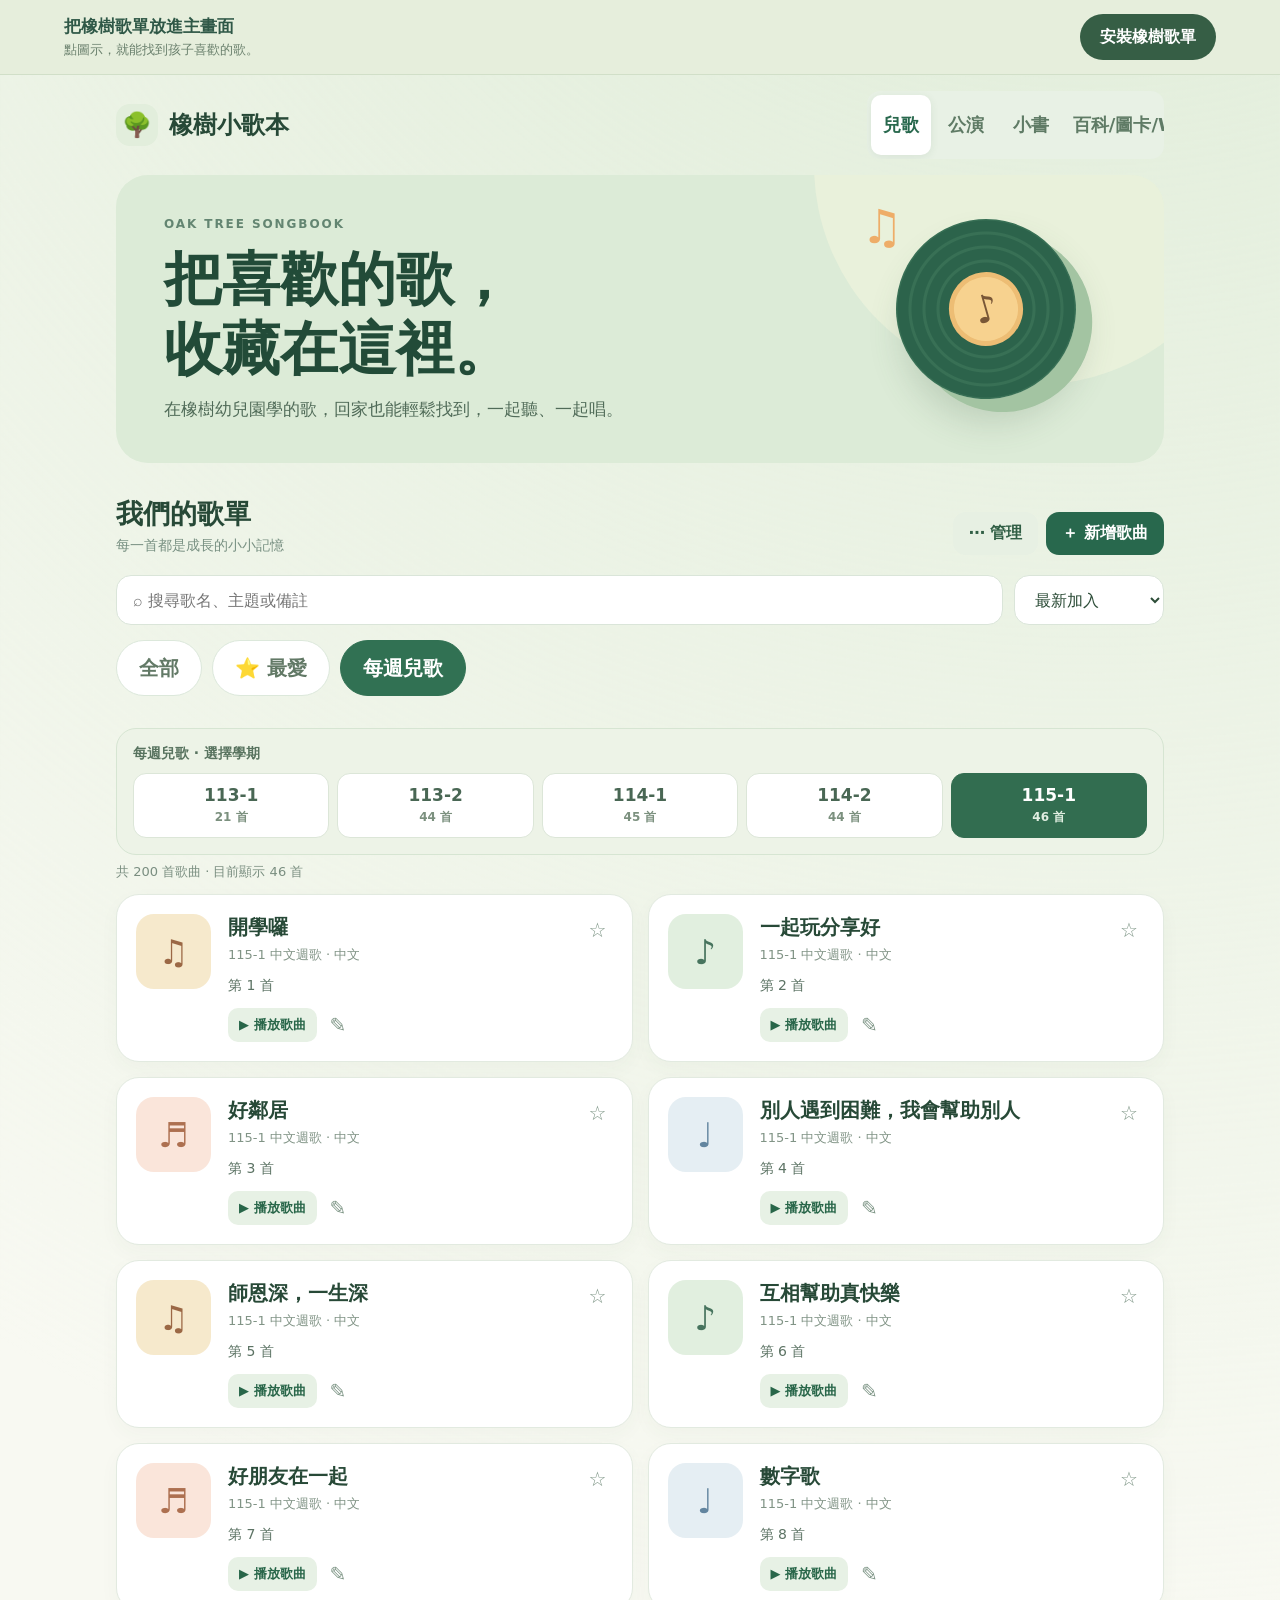
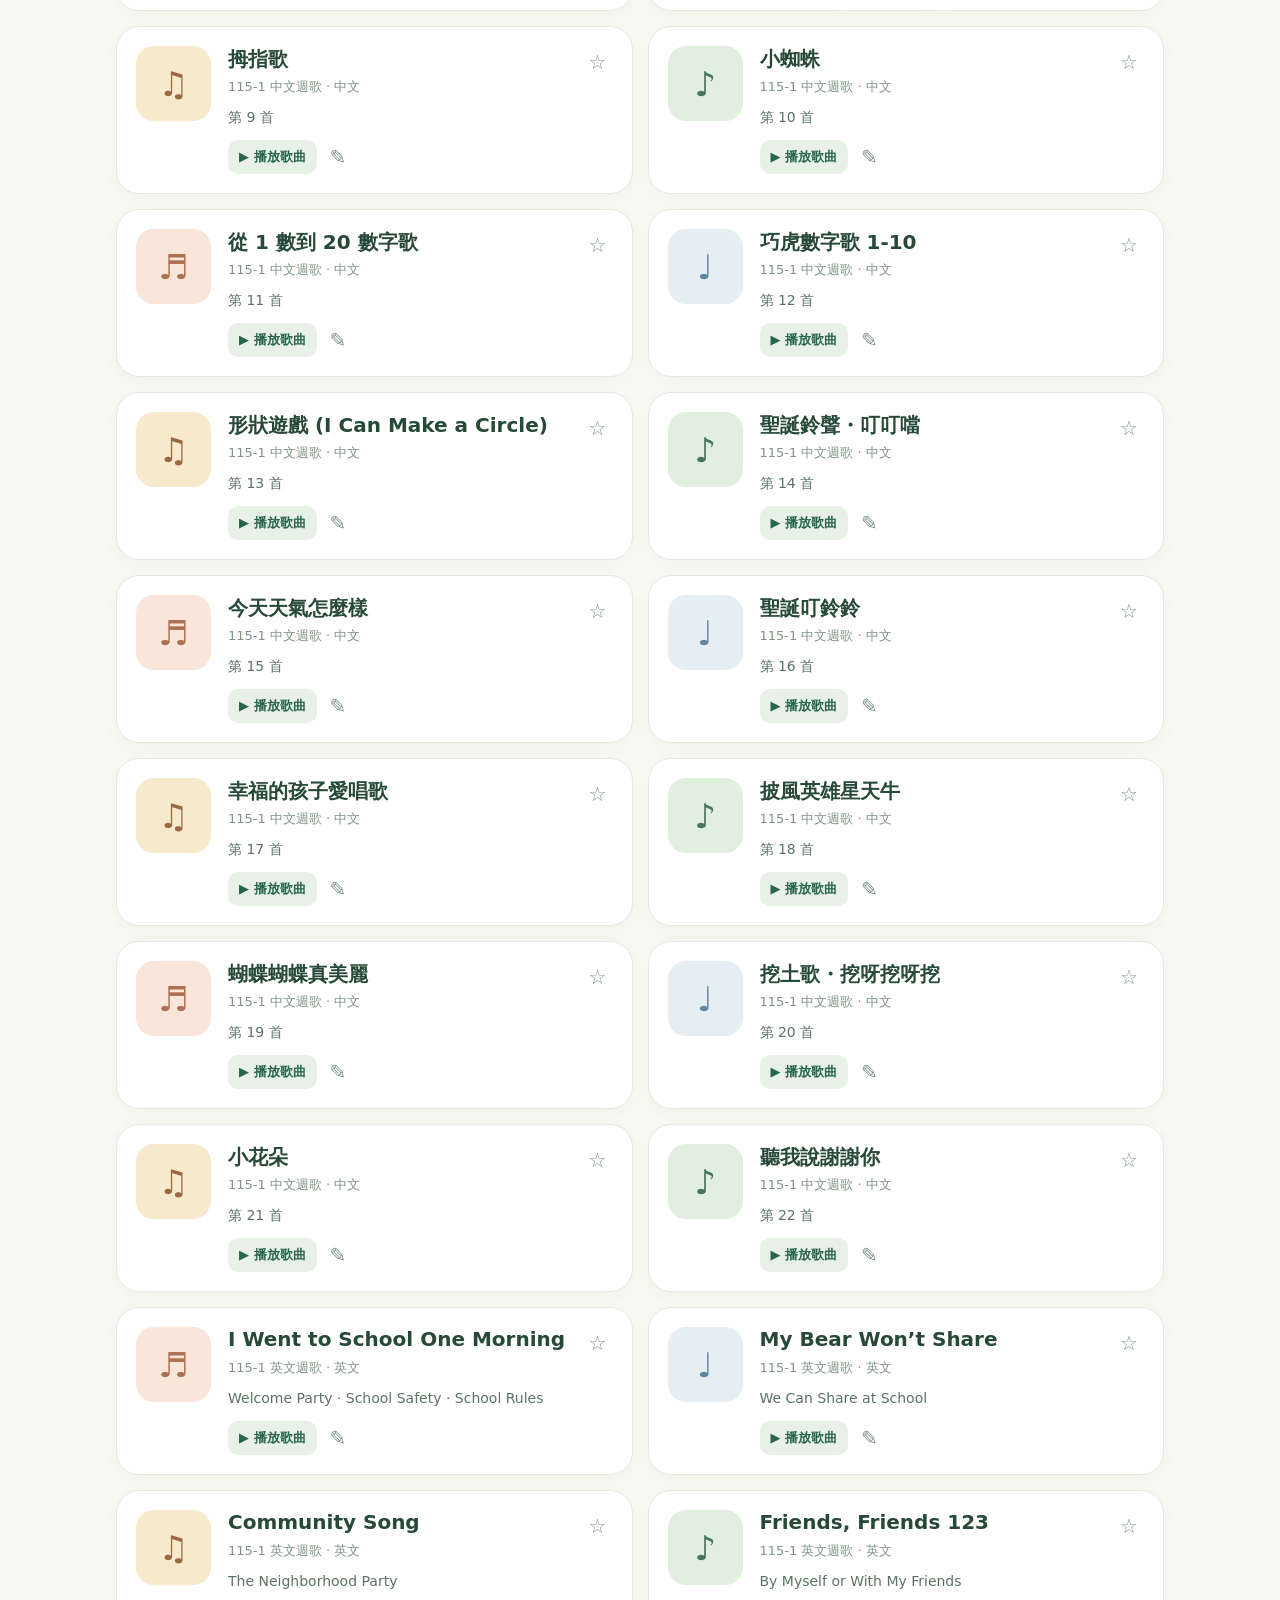
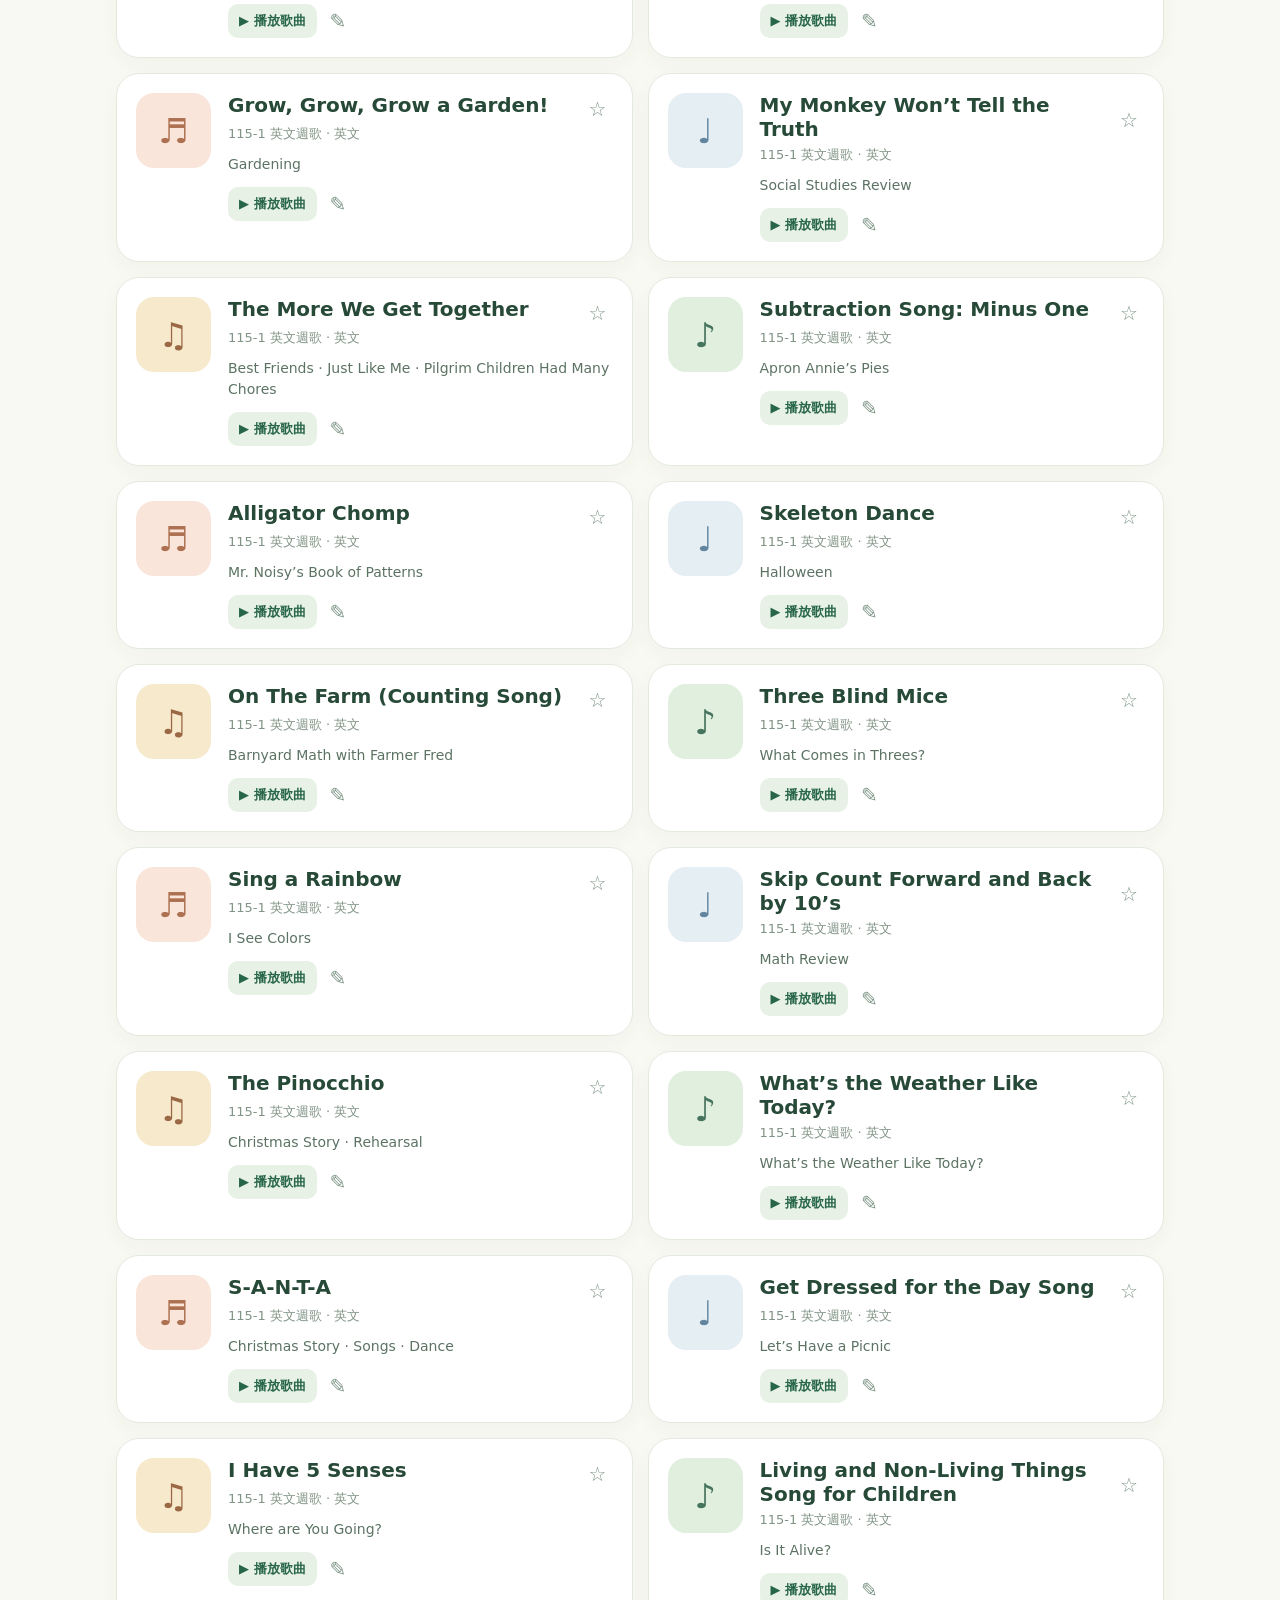
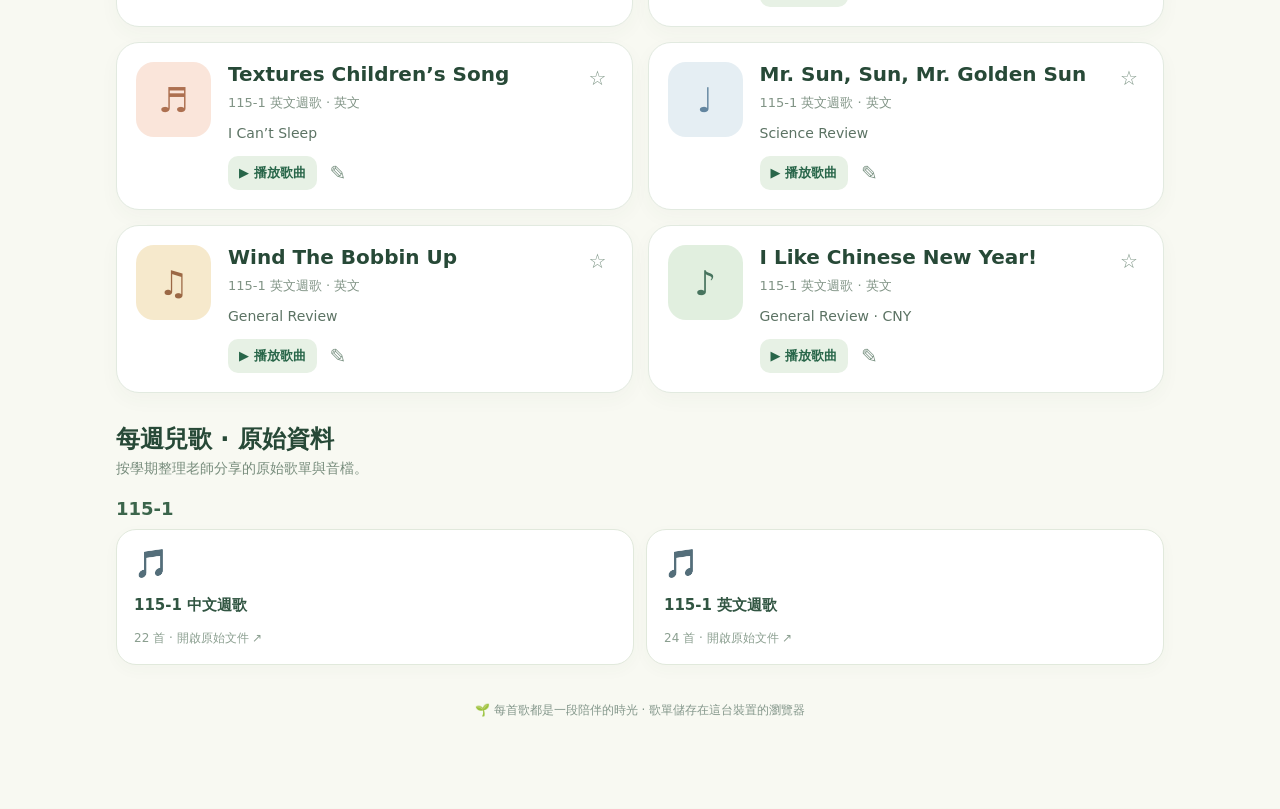
==== commit f3cfda86: "Place a one-click install button at the top of the homepage" ====
--- a/index.html
+++ b/index.html
@@ -6,6 +6,7 @@
 .app-nav{display:flex;gap:5px;padding:4px;background:#e8f1e5;border-radius:13px}.app-nav a{padding:8px 12px;border-radius:10px;color:#5f7b65;text-decoration:none;font-size:13px;font-weight:900;white-space:nowrap}.app-nav a.active{background:#fff;color:#28684d;box-shadow:0 2px 8px #305f3d16}@media(max-width:700px){.app-nav a{padding:7px 9px;font-size:12px}.brand{font-size:16px}}
 .semester-picker{margin:18px 0 8px;padding:16px;background:#edf3e7;border:1px solid #d6e5d2;border-radius:20px}.semester-picker[hidden],.weekly-source[hidden]{display:none}.semester-label{font-size:14px;font-weight:800;color:#58735f;margin-bottom:10px}.semester-tabs{display:grid;grid-template-columns:repeat(5,minmax(0,1fr));gap:8px}.semester-tab{font:inherit;cursor:pointer;border:1px solid #dce6d8;border-radius:13px;background:#fff;padding:11px 8px;color:#496754;font-size:17px;font-weight:900;min-width:0}.semester-tab small{display:block;font-size:12px;font-weight:600;margin-top:4px;color:#7b907e}.semester-tab.active{background:#326d50;color:#fff;border-color:#326d50}.semester-tab.active small{color:#e0eee1}.weekly-source{margin-top:20px}.weekly-source h3{margin:0 0 10px;font-size:18px;color:#3b654b}.term-pending{grid-column:1/-1;background:#f1f3ed;border:1px dashed #c6d6c2;padding:22px;border-radius:18px;color:#758b78;font-size:14px}@media(max-width:700px){.semester-picker{padding:13px}.semester-tabs{gap:6px}.semester-tab{font-size:16px;padding:10px 4px}.semester-tab small{font-size:11px}}@media(max-width:700px){.top{flex-wrap:wrap}.app-nav{width:100%}.app-nav a{flex:1;text-align:center;padding:10px 6px;font-size:14px}}.app-nav a{display:flex;align-items:center;justify-content:center;min-height:50px;padding:11px 16px;font-size:18px;line-height:1.35}@media(max-width:700px){.top{flex-wrap:wrap}.app-nav{width:100%}.app-nav a{flex:1;min-height:50px;padding:12px 6px;font-size:18px}}.brand{font-size:24px;line-height:1.25}
 .top{padding:16px 0;gap:12px}.app-nav{height:68px;align-items:stretch}.app-nav a{height:60px;min-height:60px;padding:12px 6px}
-</style><link rel="stylesheet" href="./header.css?v=41"><script src="./pwa-update.js?v=27" defer></script></head><body><div class="shell"><header class="top"><div class="brand"><span>🌳</span>橡樹小歌本</div><nav class="app-nav" aria-label="主選單"><a class="active" aria-current="page" href="./?v=27">兒歌</a><a href="./performances/?v=27">公演</a><a href="./books/?v=27">小書</a><a href="./resources/?v=27">百科/圖卡/WA</a></nav></header><section class="hero"><div><div class="eyebrow">OAK TREE SONGBOOK</div><h1>把喜歡的歌，<br>收藏在這裡。</h1><p>在橡樹幼兒園學的歌，回家也能輕鬆找到，一起聽、一起唱。</p></div><div class="art" aria-hidden="true"><div class="record"></div><span class="music">♫</span></div></section><main><div class="heading"><div><h2>我們的歌單</h2><p>每一首都是成長的小小記憶</p></div><div class="actions"><button id="manageBtn" class="btn soft">⋯ 管理</button><button id="addBtn" class="btn primary">＋ 新增歌曲</button></div></div><div class="toolbar"><label class="search"><input id="search" type="search" placeholder="⌕ 搜尋歌名、主題或備註" aria-label="搜尋歌單"></label><select id="sort" class="sort" aria-label="排序方式"><option value="new">最新加入</option><option value="title">歌名排序</option><option value="favorite">最愛優先</option></select></div><div id="filters" class="filters"></div><div id="semesterPicker" class="semester-picker"><div class="semester-label">每週兒歌 · 選擇學期</div><div id="semesterTabs" class="semester-tabs" role="group" aria-label="每週兒歌學期"></div></div><div id="count" class="count"></div><div id="grid" class="grid"></div></main><section class="resources" data-resource-section="weekly" aria-label="每週兒歌原始資料"><h2>每週兒歌 · 原始資料</h2><p>按學期整理老師分享的原始歌單與音檔。</p><div class="weekly-source" data-semester="115-1"><h3>115-1</h3><div class="resource-grid weekly-grid"><a class="resource" href="https://reurl.cc/277ye4" target="_blank" rel="noopener noreferrer"><span class="r-icon">🎵</span><strong>115-1 中文週歌</strong><small>22 首 · 開啟原始文件 ↗</small></a><a class="resource" href="https://reurl.cc/LeeLgX" target="_blank" rel="noopener noreferrer"><span class="r-icon">🎵</span><strong>115-1 英文週歌</strong><small>24 首 · 開啟原始文件 ↗</small></a></div></div><div class="weekly-source" data-semester="113-1"><h3>113-1</h3><div class="resource-grid weekly-grid"><a class="resource" href="https://reurl.cc/yvKzr6" target="_blank" rel="noopener noreferrer"><span class="r-icon">🎵</span><strong>113-1 中文週歌</strong><small>21 首 · 開啟原始文件 ↗</small></a></div></div><div class="weekly-source" data-semester="113-2"><h3>113-2</h3><div class="resource-grid weekly-grid"><a class="resource" href="https://docs.google.com/document/d/1z-SynEtV_HfwCzYWh_nQJV52-KiFcUOPLmjjjfNqa-E/edit?usp=sharing" target="_blank" rel="noopener noreferrer"><span class="r-icon">🎵</span><strong>113-2 中文週歌</strong><small>22 首 · 開啟原始文件 ↗</small></a><a class="resource" href="https://drive.google.com/drive/folders/14uwDfpYK676j5fpR87UpuzhgmJwRx_hg?usp=sharing" target="_blank" rel="noopener noreferrer"><span class="r-icon">🎧</span><strong>113-2 英文週歌</strong><small>22 首 · 開啟資料夾 ↗</small></a></div></div><div class="weekly-source" data-semester="114-1"><h3>114-1</h3><div class="resource-grid weekly-grid"><a class="resource" href="https://reurl.cc/WOoWn5" target="_blank" rel="noopener noreferrer"><span class="r-icon">🎵</span><strong>114-1 中文週歌</strong><small>22 週 · 開啟原始文件 ↗</small></a><a class="resource" href="https://reurl.cc/NxoDvq" target="_blank" rel="noopener noreferrer"><span class="r-icon">🎬</span><strong>114-1 英文週歌</strong><small>23 支影片 · 開啟資料夾 ↗</small></a></div></div><div class="weekly-source" data-semester="114-2"><h3>114-2</h3><div class="resource-grid weekly-grid"><a class="resource" href="https://reurl.cc/6GabN6" target="_blank" rel="noopener noreferrer"><span class="r-icon">🎵</span><strong>114-2 中文週歌</strong><small>22 週 · 開啟原始文件 ↗</small></a><a class="resource" href="https://reurl.cc/8e3b5b" target="_blank" rel="noopener noreferrer"><span class="r-icon">🎧</span><strong>114-2 英文週歌</strong><small>22 個音檔 · 開啟資料夾 ↗</small></a></div></div></section><footer class="foot">🌱 每首歌都是一段陪伴的時光 · 歌單儲存在這台裝置的瀏覽器</footer></div>
+</style><link rel="stylesheet" href="./header.css?v=41"><script src="./pwa-update.js?v=27" defer></script><style>.oak-install-banner{display:flex;align-items:center;justify-content:space-between;gap:16px;padding:14px max(5%,env(safe-area-inset-right)) 14px max(5%,env(safe-area-inset-left));background:#e6eedc;border-bottom:1px solid #d1dfc8;color:#2f5847}.oak-install-banner strong{display:block;font-size:17px}.oak-install-banner span{display:block;font-size:13px;color:#6a806d;margin-top:3px}.oak-install-banner button,#oakNativeInstall{font:800 16px/1.3 system-ui,sans-serif;min-height:46px;padding:11px 20px;border:0;border-radius:24px;background:#365e45;color:#fff;white-space:nowrap;cursor:pointer}.oak-install-banner button:disabled{background:#cadac2;color:#4c6952;cursor:default}#oakInstallDialog{border:1px solid #d7e2ce;border-radius:24px;background:#f8f9f2;color:#2f4b38;max-width:480px;width:calc(100% - 32px);padding:26px;box-sizing:border-box}#oakInstallDialog::backdrop{background:#1d3e345c}#oakInstallDialog h2{font-size:23px;margin:8px 0 16px}#oakInstallDialog p{font-size:16px;line-height:1.8;margin:14px 0}#oakInstallDialog .oak-install-close{float:right;background:transparent;border:0;color:#456551;font-size:28px;cursor:pointer;min-width:40px;min-height:40px}#oakInstallDialog [hidden]{display:none!important}.oak-install-banner button:focus-visible,#oakInstallDialog button:focus-visible{outline:3px solid #ce9b42;outline-offset:3px}@media(max-width:560px){.oak-install-banner{padding:12px 4%;gap:10px}.oak-install-banner strong{font-size:15px}.oak-install-banner span{font-size:12px;max-width:160px;line-height:1.5}.oak-install-banner button{font-size:15px;padding:10px 15px}}</style><script src="./install-home.js?v=1" defer></script></head><body><section class="oak-install-banner" aria-label="安裝橡樹歌單"><div><strong>把橡樹歌單放進主畫面</strong><span>點圖示，就能找到孩子喜歡的歌。</span></div><button id="oakInstallButton" type="button">安裝橡樹歌單</button></section><div class="shell"><header class="top"><div class="brand"><span>🌳</span>橡樹小歌本</div><nav class="app-nav" aria-label="主選單"><a class="active" aria-current="page" href="./?v=27">兒歌</a><a href="./performances/?v=27">公演</a><a href="./books/?v=27">小書</a><a href="./resources/?v=27">百科/圖卡/WA</a></nav></header><section class="hero"><div><div class="eyebrow">OAK TREE SONGBOOK</div><h1>把喜歡的歌，<br>收藏在這裡。</h1><p>在橡樹幼兒園學的歌，回家也能輕鬆找到，一起聽、一起唱。</p></div><div class="art" aria-hidden="true"><div class="record"></div><span class="music">♫</span></div></section><main><div class="heading"><div><h2>我們的歌單</h2><p>每一首都是成長的小小記憶</p></div><div class="actions"><button id="manageBtn" class="btn soft">⋯ 管理</button><button id="addBtn" class="btn primary">＋ 新增歌曲</button></div></div><div class="toolbar"><label class="search"><input id="search" type="search" placeholder="⌕ 搜尋歌名、主題或備註" aria-label="搜尋歌單"></label><select id="sort" class="sort" aria-label="排序方式"><option value="new">最新加入</option><option value="title">歌名排序</option><option value="favorite">最愛優先</option></select></div><div id="filters" class="filters"></div><div id="semesterPicker" class="semester-picker"><div class="semester-label">每週兒歌 · 選擇學期</div><div id="semesterTabs" class="semester-tabs" role="group" aria-label="每週兒歌學期"></div></div><div id="count" class="count"></div><div id="grid" class="grid"></div></main><section class="resources" data-resource-section="weekly" aria-label="每週兒歌原始資料"><h2>每週兒歌 · 原始資料</h2><p>按學期整理老師分享的原始歌單與音檔。</p><div class="weekly-source" data-semester="115-1"><h3>115-1</h3><div class="resource-grid weekly-grid"><a class="resource" href="https://reurl.cc/277ye4" target="_blank" rel="noopener noreferrer"><span class="r-icon">🎵</span><strong>115-1 中文週歌</strong><small>22 首 · 開啟原始文件 ↗</small></a><a class="resource" href="https://reurl.cc/LeeLgX" target="_blank" rel="noopener noreferrer"><span class="r-icon">🎵</span><strong>115-1 英文週歌</strong><small>24 首 · 開啟原始文件 ↗</small></a></div></div><div class="weekly-source" data-semester="113-1"><h3>113-1</h3><div class="resource-grid weekly-grid"><a class="resource" href="https://reurl.cc/yvKzr6" target="_blank" rel="noopener noreferrer"><span class="r-icon">🎵</span><strong>113-1 中文週歌</strong><small>21 首 · 開啟原始文件 ↗</small></a></div></div><div class="weekly-source" data-semester="113-2"><h3>113-2</h3><div class="resource-grid weekly-grid"><a class="resource" href="https://docs.google.com/document/d/1z-SynEtV_HfwCzYWh_nQJV52-KiFcUOPLmjjjfNqa-E/edit?usp=sharing" target="_blank" rel="noopener noreferrer"><span class="r-icon">🎵</span><strong>113-2 中文週歌</strong><small>22 首 · 開啟原始文件 ↗</small></a><a class="resource" href="https://drive.google.com/drive/folders/14uwDfpYK676j5fpR87UpuzhgmJwRx_hg?usp=sharing" target="_blank" rel="noopener noreferrer"><span class="r-icon">🎧</span><strong>113-2 英文週歌</strong><small>22 首 · 開啟資料夾 ↗</small></a></div></div><div class="weekly-source" data-semester="114-1"><h3>114-1</h3><div class="resource-grid weekly-grid"><a class="resource" href="https://reurl.cc/WOoWn5" target="_blank" rel="noopener noreferrer"><span class="r-icon">🎵</span><strong>114-1 中文週歌</strong><small>22 週 · 開啟原始文件 ↗</small></a><a class="resource" href="https://reurl.cc/NxoDvq" target="_blank" rel="noopener noreferrer"><span class="r-icon">🎬</span><strong>114-1 英文週歌</strong><small>23 支影片 · 開啟資料夾 ↗</small></a></div></div><div class="weekly-source" data-semester="114-2"><h3>114-2</h3><div class="resource-grid weekly-grid"><a class="resource" href="https://reurl.cc/6GabN6" target="_blank" rel="noopener noreferrer"><span class="r-icon">🎵</span><strong>114-2 中文週歌</strong><small>22 週 · 開啟原始文件 ↗</small></a><a class="resource" href="https://reurl.cc/8e3b5b" target="_blank" rel="noopener noreferrer"><span class="r-icon">🎧</span><strong>114-2 英文週歌</strong><small>22 個音檔 · 開啟資料夾 ↗</small></a></div></div></section><footer class="foot">🌱 每首歌都是一段陪伴的時光 · 歌單儲存在這台裝置的瀏覽器</footer></div>
 <dialog id="songDialog"><form id="songForm" class="inner"><div class="dhead"><h2 id="dialogTitle">新增歌曲</h2><button type="button" class="tiny" data-close="songDialog" aria-label="關閉">✕</button></div><input type="hidden" name="id"><label class="field" for="title">歌名 *</label><input class="input" id="title" name="title" required maxlength="100" placeholder="歌曲名稱"><div class="row"><div><label class="field" for="category">主題／分類</label><input class="input" id="category" name="category" list="categoryList" maxlength="30" placeholder="英文歌、節慶等"><datalist id="categoryList"></datalist></div><div><label class="field" for="artist">語言或演唱者</label><input class="input" id="artist" name="artist" maxlength="50" placeholder="中文、英文等"></div></div><label class="field" for="url">播放連結 *</label><input class="input" id="url" name="url" type="url" required placeholder="https://youtube.com/…"><label class="field" for="url2">其他連結（選填）</label><input class="input" id="url2" name="url2" type="url" placeholder="另一個影片或音樂連結"><label class="field" for="notes">備註（選填）</label><textarea class="input textarea" id="notes" name="notes" maxlength="300" placeholder="老師分享日期、孩子喜歡的段落…"></textarea><div class="dialog-actions"><button type="button" id="deleteBtn" class="btn danger hidden">刪除</button><div><button type="button" class="btn ghost" data-close="songDialog">取消</button><button class="btn primary" type="submit">儲存歌曲</button></div></div></form></dialog>
-<dialog id="manageDialog"><div class="inner"><div class="dhead"><h2>管理歌單</h2><button type="button" class="tiny" data-close="manageDialog" aria-label="關閉">✕</button></div><p class="help">一次貼上多首歌，每行一首：<br><b>歌名 | 播放連結 | 主題</b><br>主題可以留空。匯入會加入目前歌單。</p><textarea id="bulk" class="input textarea" style="min-height:140px" placeholder="歌名 | https://... | 英文歌&#10;另一首歌 | https://... | 生活歌"></textarea><div style="display:flex;justify-content:flex-end;margin:10px 0 25px"><button id="importText" class="btn primary">匯入文字</button></div><p class="help">匯出備份可保留最愛、備註和連結；換手機時可匯入。同歌名與連結會略過。</p><div class="actions"><button id="exportBtn" class="btn soft">↓ 匯出備份</button><button id="importBtn" class="btn ghost">↑ 匯入備份</button><input id="fileInput" type="file" accept="application/json,.json" hidden></div></div></dialog><div id="toast" class="toast hidden" role="status" aria-live="polite"></div><script src="./seed.js?v=13" defer></script><script src="./christmas.js" defer></script><script src="./christmas2025.js" defer></script><script src="./weekly1131.js?v=14" defer></script><script src="./weekly1142.js?v=15" defer></script><script src="./weekly1141.js" defer></script><script src="./weekly1151.js?v=1" defer></script><script src="./graduation2026.js?v=1" defer></script><script src="./graduation2025.js?v=1" defer></script><script src="./app.js?v=21" defer></script><script src="./youtube-player.js?v=1" defer></script></body></html>
+<dialog id="manageDialog"><div class="inner"><div class="dhead"><h2>管理歌單</h2><button type="button" class="tiny" data-close="manageDialog" aria-label="關閉">✕</button></div><p class="help">一次貼上多首歌，每行一首：<br><b>歌名 | 播放連結 | 主題</b><br>主題可以留空。匯入會加入目前歌單。</p><textarea id="bulk" class="input textarea" style="min-height:140px" placeholder="歌名 | https://... | 英文歌&#10;另一首歌 | https://... | 生活歌"></textarea><div style="display:flex;justify-content:flex-end;margin:10px 0 25px"><button id="importText" class="btn primary">匯入文字</button></div><p class="help">匯出備份可保留最愛、備註和連結；換手機時可匯入。同歌名與連結會略過。</p><div class="actions"><button id="exportBtn" class="btn soft">↓ 匯出備份</button><button id="importBtn" class="btn ghost">↑ 匯入備份</button><input id="fileInput" type="file" accept="application/json,.json" hidden></div></div></dialog><div id="toast" class="toast hidden" role="status" aria-live="polite"></div><script src="./seed.js?v=13" defer></script><script src="./christmas.js" defer></script><script src="./christmas2025.js" defer></script><script src="./weekly1131.js?v=14" defer></script><script src="./weekly1142.js?v=15" defer></script><script src="./weekly1141.js" defer></script><script src="./weekly1151.js?v=1" defer></script><script src="./graduation2026.js?v=1" defer></script><script src="./graduation2025.js?v=1" defer></script><script src="./app.js?v=21" defer></script><script src="./youtube-player.js?v=1" defer></script><dialog id="oakInstallDialog"><form method="dialog"><button class="oak-install-close" aria-label="關閉加入主畫面說明">×</button></form><h2>把橡樹歌單放進主畫面</h2><p>下次點專屬圖示，就能直接開啟歌單。</p><button id="oakNativeInstall" type="button" hidden>安裝橡樹歌單</button><p><strong>iPhone／iPad</strong><br>用 Safari 開啟 → 按「分享」→「加入主畫面」→「新增」。</p><p><strong>Android／電腦</strong><br>可從瀏覽器選單選「安裝應用程式」或「加入主畫面」。</p><p id="oakInstallStatus" role="status" aria-live="polite"></p></dialog></body></html>
+
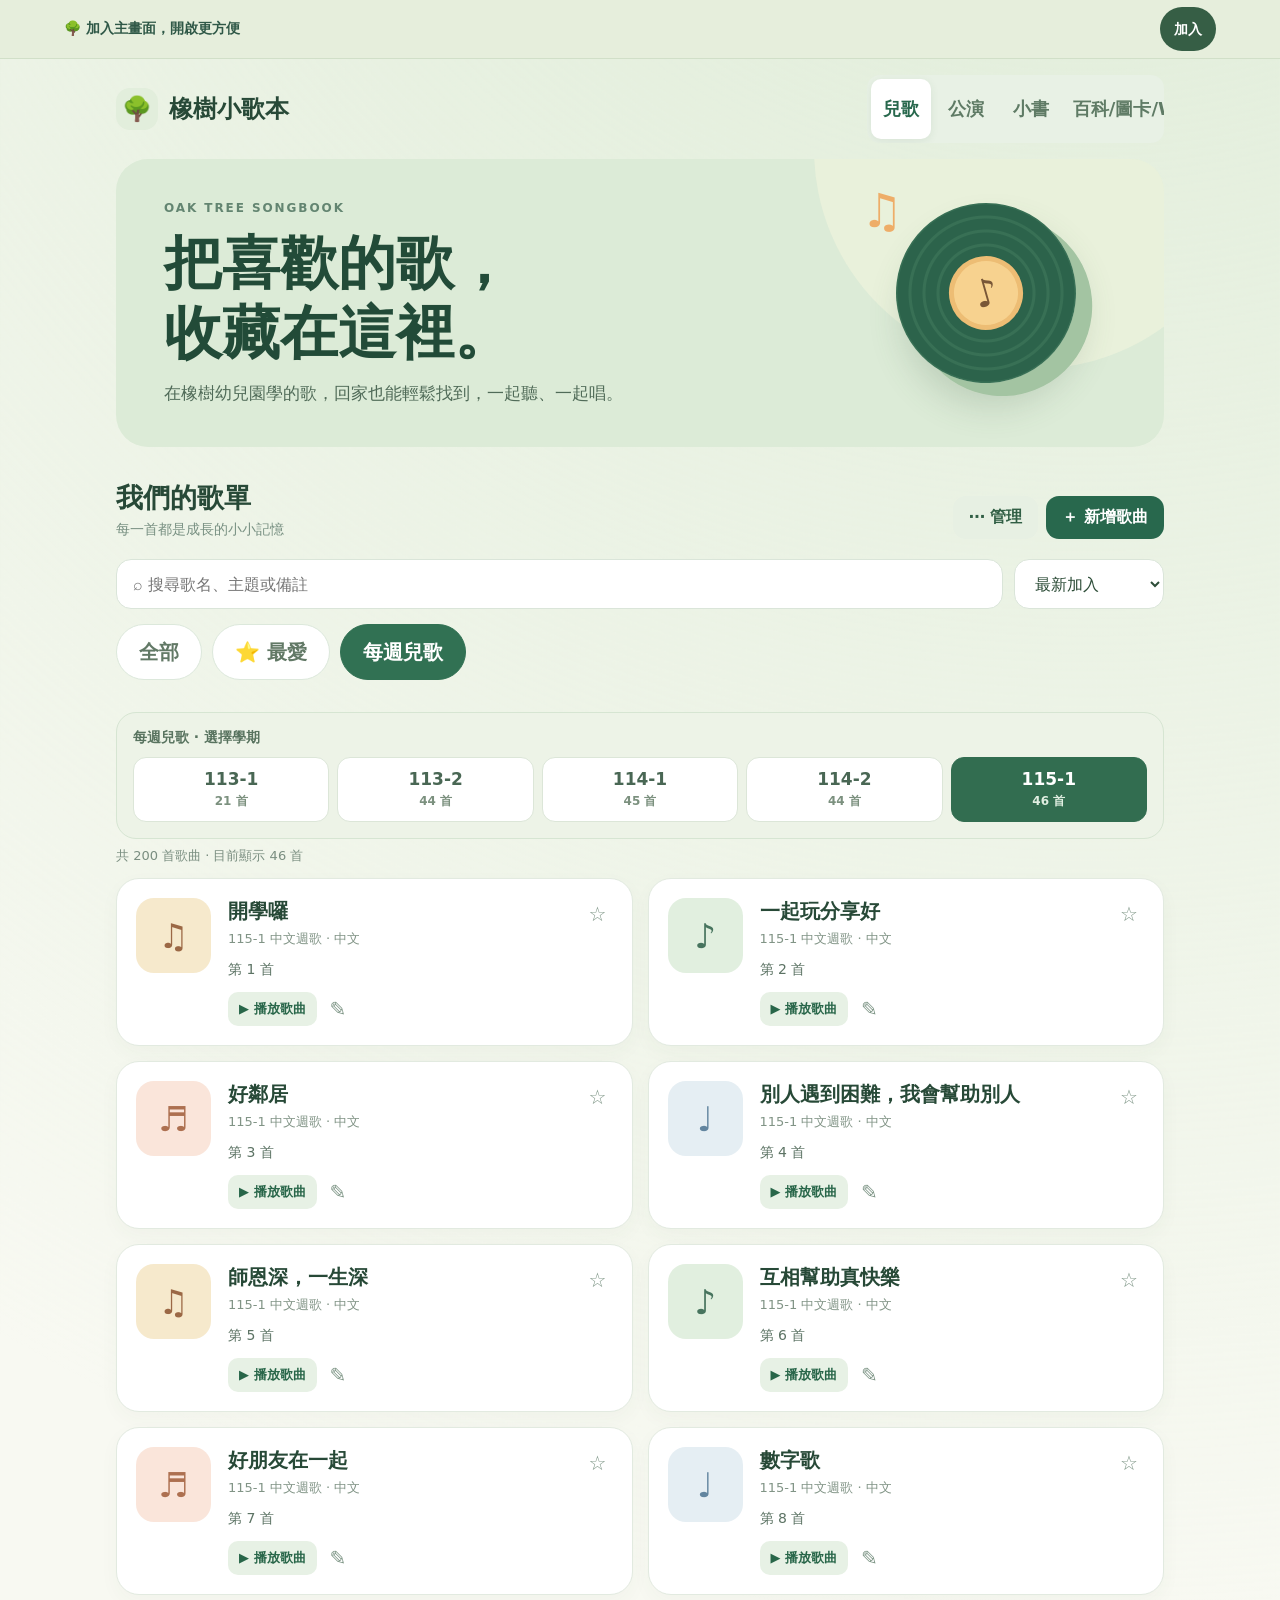
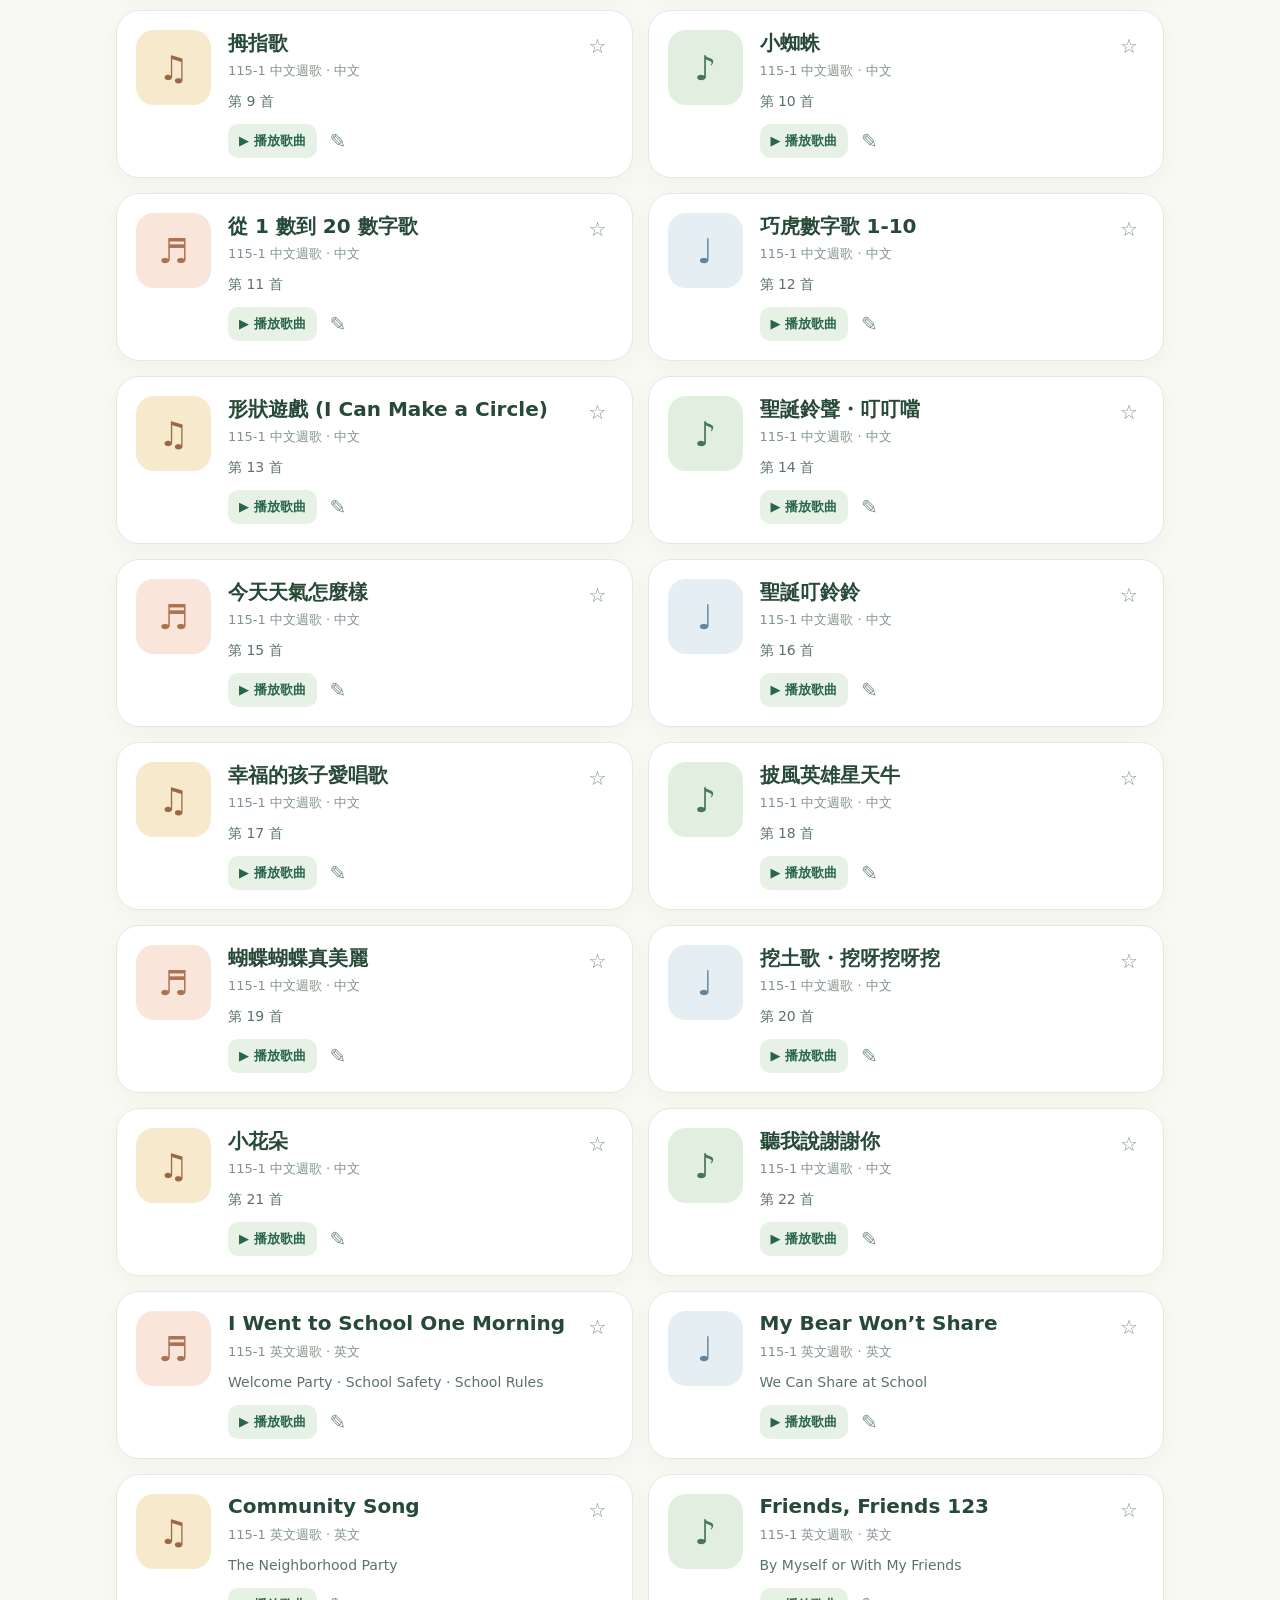
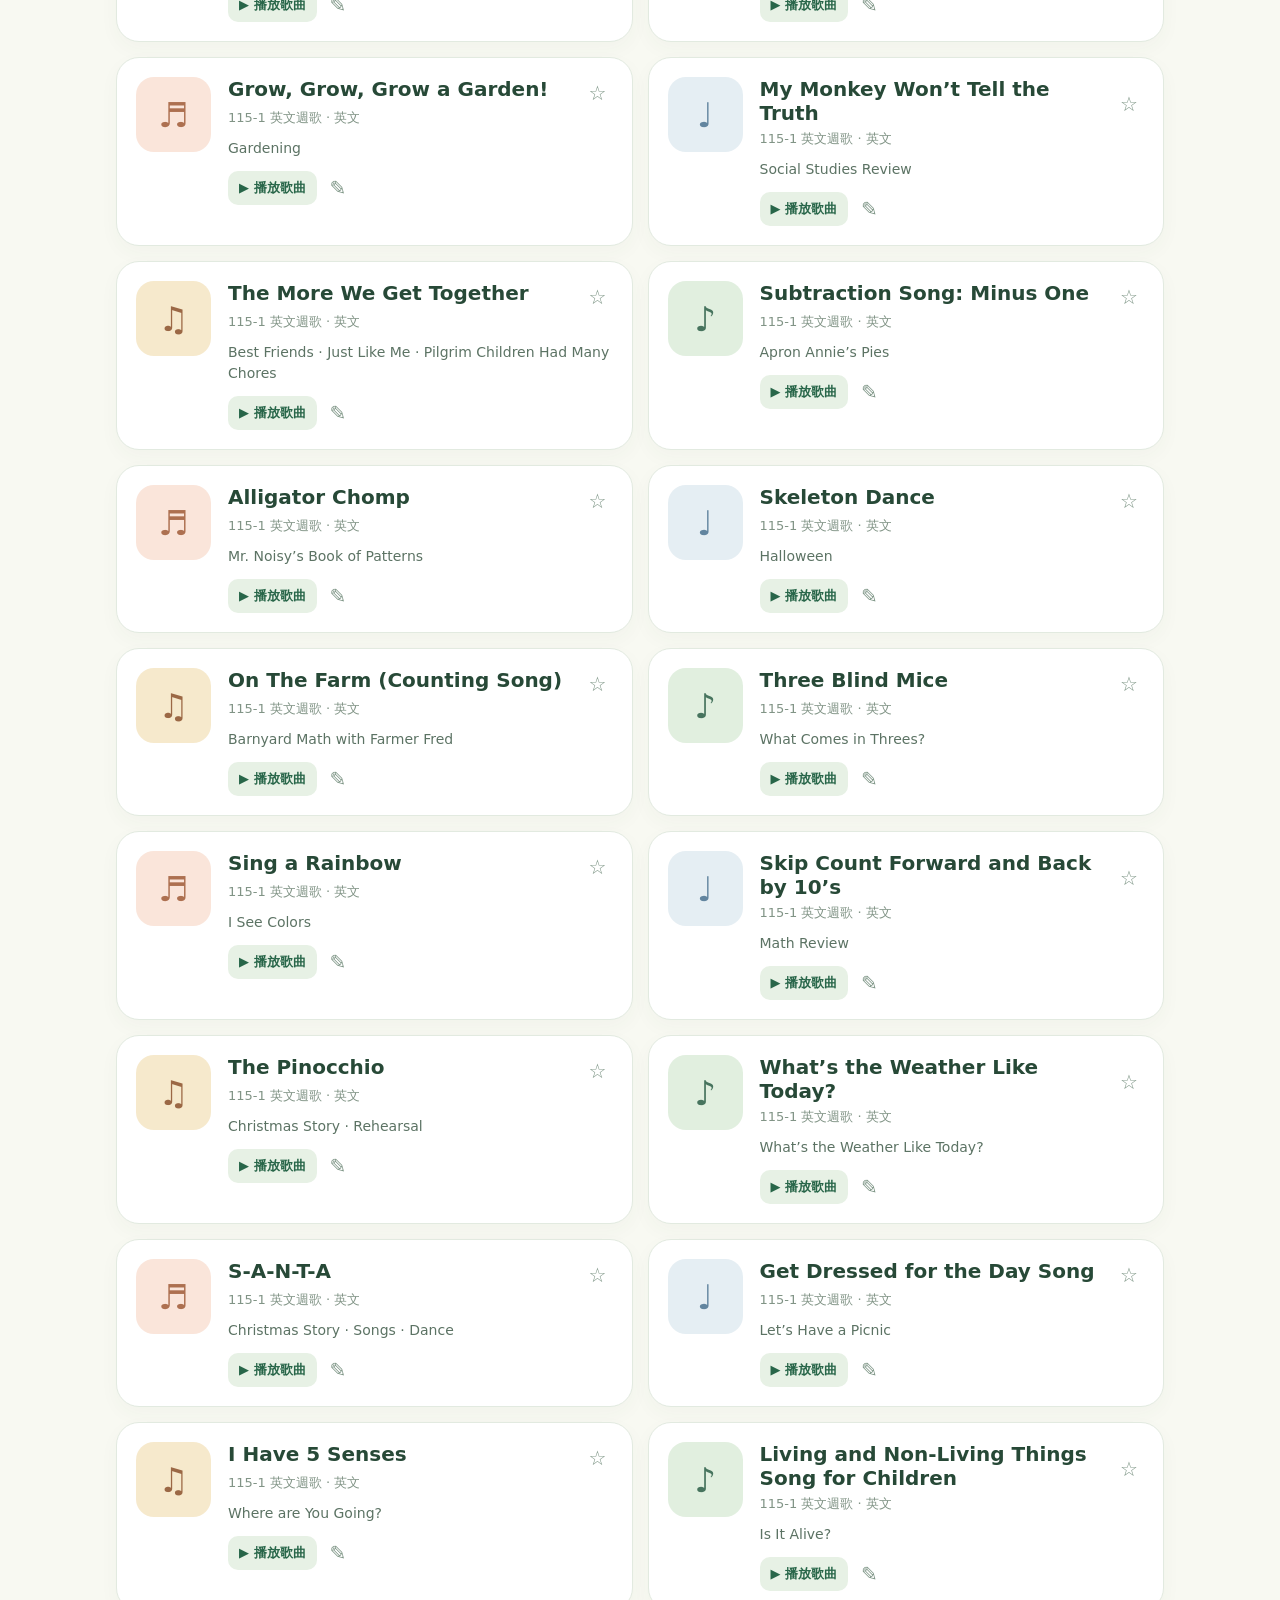
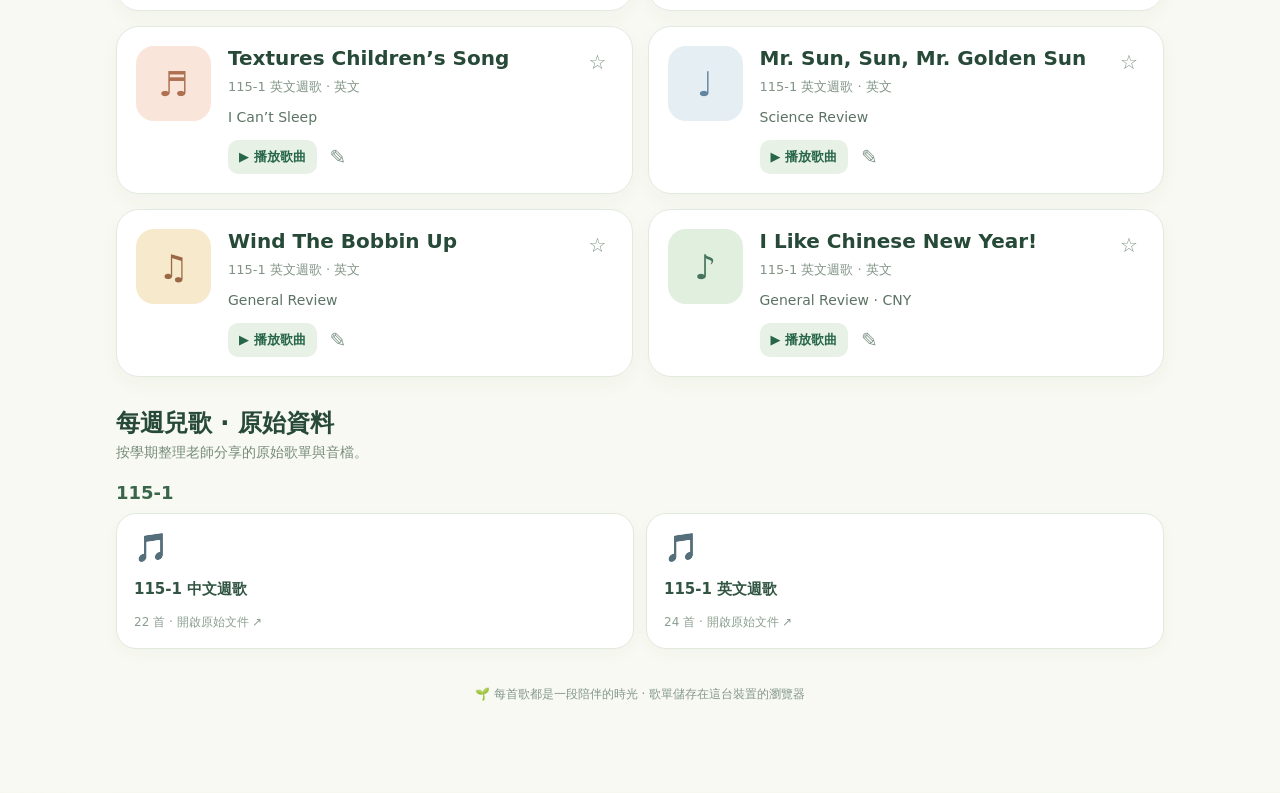
==== commit 490ddbb4: "Simplify installation banner on index.html" ====
--- a/index.html
+++ b/index.html
@@ -6,7 +6,7 @@
 .app-nav{display:flex;gap:5px;padding:4px;background:#e8f1e5;border-radius:13px}.app-nav a{padding:8px 12px;border-radius:10px;color:#5f7b65;text-decoration:none;font-size:13px;font-weight:900;white-space:nowrap}.app-nav a.active{background:#fff;color:#28684d;box-shadow:0 2px 8px #305f3d16}@media(max-width:700px){.app-nav a{padding:7px 9px;font-size:12px}.brand{font-size:16px}}
 .semester-picker{margin:18px 0 8px;padding:16px;background:#edf3e7;border:1px solid #d6e5d2;border-radius:20px}.semester-picker[hidden],.weekly-source[hidden]{display:none}.semester-label{font-size:14px;font-weight:800;color:#58735f;margin-bottom:10px}.semester-tabs{display:grid;grid-template-columns:repeat(5,minmax(0,1fr));gap:8px}.semester-tab{font:inherit;cursor:pointer;border:1px solid #dce6d8;border-radius:13px;background:#fff;padding:11px 8px;color:#496754;font-size:17px;font-weight:900;min-width:0}.semester-tab small{display:block;font-size:12px;font-weight:600;margin-top:4px;color:#7b907e}.semester-tab.active{background:#326d50;color:#fff;border-color:#326d50}.semester-tab.active small{color:#e0eee1}.weekly-source{margin-top:20px}.weekly-source h3{margin:0 0 10px;font-size:18px;color:#3b654b}.term-pending{grid-column:1/-1;background:#f1f3ed;border:1px dashed #c6d6c2;padding:22px;border-radius:18px;color:#758b78;font-size:14px}@media(max-width:700px){.semester-picker{padding:13px}.semester-tabs{gap:6px}.semester-tab{font-size:16px;padding:10px 4px}.semester-tab small{font-size:11px}}@media(max-width:700px){.top{flex-wrap:wrap}.app-nav{width:100%}.app-nav a{flex:1;text-align:center;padding:10px 6px;font-size:14px}}.app-nav a{display:flex;align-items:center;justify-content:center;min-height:50px;padding:11px 16px;font-size:18px;line-height:1.35}@media(max-width:700px){.top{flex-wrap:wrap}.app-nav{width:100%}.app-nav a{flex:1;min-height:50px;padding:12px 6px;font-size:18px}}.brand{font-size:24px;line-height:1.25}
 .top{padding:16px 0;gap:12px}.app-nav{height:68px;align-items:stretch}.app-nav a{height:60px;min-height:60px;padding:12px 6px}
-</style><link rel="stylesheet" href="./header.css?v=41"><script src="./pwa-update.js?v=27" defer></script><style>.oak-install-banner{display:flex;align-items:center;justify-content:space-between;gap:16px;padding:14px max(5%,env(safe-area-inset-right)) 14px max(5%,env(safe-area-inset-left));background:#e6eedc;border-bottom:1px solid #d1dfc8;color:#2f5847}.oak-install-banner strong{display:block;font-size:17px}.oak-install-banner span{display:block;font-size:13px;color:#6a806d;margin-top:3px}.oak-install-banner button,#oakNativeInstall{font:800 16px/1.3 system-ui,sans-serif;min-height:46px;padding:11px 20px;border:0;border-radius:24px;background:#365e45;color:#fff;white-space:nowrap;cursor:pointer}.oak-install-banner button:disabled{background:#cadac2;color:#4c6952;cursor:default}#oakInstallDialog{border:1px solid #d7e2ce;border-radius:24px;background:#f8f9f2;color:#2f4b38;max-width:480px;width:calc(100% - 32px);padding:26px;box-sizing:border-box}#oakInstallDialog::backdrop{background:#1d3e345c}#oakInstallDialog h2{font-size:23px;margin:8px 0 16px}#oakInstallDialog p{font-size:16px;line-height:1.8;margin:14px 0}#oakInstallDialog .oak-install-close{float:right;background:transparent;border:0;color:#456551;font-size:28px;cursor:pointer;min-width:40px;min-height:40px}#oakInstallDialog [hidden]{display:none!important}.oak-install-banner button:focus-visible,#oakInstallDialog button:focus-visible{outline:3px solid #ce9b42;outline-offset:3px}@media(max-width:560px){.oak-install-banner{padding:12px 4%;gap:10px}.oak-install-banner strong{font-size:15px}.oak-install-banner span{font-size:12px;max-width:160px;line-height:1.5}.oak-install-banner button{font-size:15px;padding:10px 15px}}</style><script src="./install-home.js?v=1" defer></script></head><body><section class="oak-install-banner" aria-label="安裝橡樹歌單"><div><strong>把橡樹歌單放進主畫面</strong><span>點圖示，就能找到孩子喜歡的歌。</span></div><button id="oakInstallButton" type="button">安裝橡樹歌單</button></section><div class="shell"><header class="top"><div class="brand"><span>🌳</span>橡樹小歌本</div><nav class="app-nav" aria-label="主選單"><a class="active" aria-current="page" href="./?v=27">兒歌</a><a href="./performances/?v=27">公演</a><a href="./books/?v=27">小書</a><a href="./resources/?v=27">百科/圖卡/WA</a></nav></header><section class="hero"><div><div class="eyebrow">OAK TREE SONGBOOK</div><h1>把喜歡的歌，<br>收藏在這裡。</h1><p>在橡樹幼兒園學的歌，回家也能輕鬆找到，一起聽、一起唱。</p></div><div class="art" aria-hidden="true"><div class="record"></div><span class="music">♫</span></div></section><main><div class="heading"><div><h2>我們的歌單</h2><p>每一首都是成長的小小記憶</p></div><div class="actions"><button id="manageBtn" class="btn soft">⋯ 管理</button><button id="addBtn" class="btn primary">＋ 新增歌曲</button></div></div><div class="toolbar"><label class="search"><input id="search" type="search" placeholder="⌕ 搜尋歌名、主題或備註" aria-label="搜尋歌單"></label><select id="sort" class="sort" aria-label="排序方式"><option value="new">最新加入</option><option value="title">歌名排序</option><option value="favorite">最愛優先</option></select></div><div id="filters" class="filters"></div><div id="semesterPicker" class="semester-picker"><div class="semester-label">每週兒歌 · 選擇學期</div><div id="semesterTabs" class="semester-tabs" role="group" aria-label="每週兒歌學期"></div></div><div id="count" class="count"></div><div id="grid" class="grid"></div></main><section class="resources" data-resource-section="weekly" aria-label="每週兒歌原始資料"><h2>每週兒歌 · 原始資料</h2><p>按學期整理老師分享的原始歌單與音檔。</p><div class="weekly-source" data-semester="115-1"><h3>115-1</h3><div class="resource-grid weekly-grid"><a class="resource" href="https://reurl.cc/277ye4" target="_blank" rel="noopener noreferrer"><span class="r-icon">🎵</span><strong>115-1 中文週歌</strong><small>22 首 · 開啟原始文件 ↗</small></a><a class="resource" href="https://reurl.cc/LeeLgX" target="_blank" rel="noopener noreferrer"><span class="r-icon">🎵</span><strong>115-1 英文週歌</strong><small>24 首 · 開啟原始文件 ↗</small></a></div></div><div class="weekly-source" data-semester="113-1"><h3>113-1</h3><div class="resource-grid weekly-grid"><a class="resource" href="https://reurl.cc/yvKzr6" target="_blank" rel="noopener noreferrer"><span class="r-icon">🎵</span><strong>113-1 中文週歌</strong><small>21 首 · 開啟原始文件 ↗</small></a></div></div><div class="weekly-source" data-semester="113-2"><h3>113-2</h3><div class="resource-grid weekly-grid"><a class="resource" href="https://docs.google.com/document/d/1z-SynEtV_HfwCzYWh_nQJV52-KiFcUOPLmjjjfNqa-E/edit?usp=sharing" target="_blank" rel="noopener noreferrer"><span class="r-icon">🎵</span><strong>113-2 中文週歌</strong><small>22 首 · 開啟原始文件 ↗</small></a><a class="resource" href="https://drive.google.com/drive/folders/14uwDfpYK676j5fpR87UpuzhgmJwRx_hg?usp=sharing" target="_blank" rel="noopener noreferrer"><span class="r-icon">🎧</span><strong>113-2 英文週歌</strong><small>22 首 · 開啟資料夾 ↗</small></a></div></div><div class="weekly-source" data-semester="114-1"><h3>114-1</h3><div class="resource-grid weekly-grid"><a class="resource" href="https://reurl.cc/WOoWn5" target="_blank" rel="noopener noreferrer"><span class="r-icon">🎵</span><strong>114-1 中文週歌</strong><small>22 週 · 開啟原始文件 ↗</small></a><a class="resource" href="https://reurl.cc/NxoDvq" target="_blank" rel="noopener noreferrer"><span class="r-icon">🎬</span><strong>114-1 英文週歌</strong><small>23 支影片 · 開啟資料夾 ↗</small></a></div></div><div class="weekly-source" data-semester="114-2"><h3>114-2</h3><div class="resource-grid weekly-grid"><a class="resource" href="https://reurl.cc/6GabN6" target="_blank" rel="noopener noreferrer"><span class="r-icon">🎵</span><strong>114-2 中文週歌</strong><small>22 週 · 開啟原始文件 ↗</small></a><a class="resource" href="https://reurl.cc/8e3b5b" target="_blank" rel="noopener noreferrer"><span class="r-icon">🎧</span><strong>114-2 英文週歌</strong><small>22 個音檔 · 開啟資料夾 ↗</small></a></div></div></section><footer class="foot">🌱 每首歌都是一段陪伴的時光 · 歌單儲存在這台裝置的瀏覽器</footer></div>
+</style><link rel="stylesheet" href="./header.css?v=41"><script src="./pwa-update.js?v=27" defer></script><style>.oak-install-banner{display:flex;align-items:center;justify-content:space-between;gap:16px;padding:14px max(5%,env(safe-area-inset-right)) 14px max(5%,env(safe-area-inset-left));background:#e6eedc;border-bottom:1px solid #d1dfc8;color:#2f5847}.oak-install-banner strong{display:block;font-size:17px}.oak-install-banner span{display:block;font-size:13px;color:#6a806d;margin-top:3px}.oak-install-banner button,#oakNativeInstall{font:800 16px/1.3 system-ui,sans-serif;min-height:46px;padding:11px 20px;border:0;border-radius:24px;background:#365e45;color:#fff;white-space:nowrap;cursor:pointer}.oak-install-banner button:disabled{background:#cadac2;color:#4c6952;cursor:default}#oakInstallDialog{border:1px solid #d7e2ce;border-radius:24px;background:#f8f9f2;color:#2f4b38;max-width:480px;width:calc(100% - 32px);padding:26px;box-sizing:border-box}#oakInstallDialog::backdrop{background:#1d3e345c}#oakInstallDialog h2{font-size:23px;margin:8px 0 16px}#oakInstallDialog p{font-size:16px;line-height:1.8;margin:14px 0}#oakInstallDialog .oak-install-close{float:right;background:transparent;border:0;color:#456551;font-size:28px;cursor:pointer;min-width:40px;min-height:40px}#oakInstallDialog [hidden]{display:none!important}.oak-install-banner button:focus-visible,#oakInstallDialog button:focus-visible{outline:3px solid #ce9b42;outline-offset:3px}@media(max-width:560px){.oak-install-banner{padding:12px 4%;gap:10px}.oak-install-banner strong{font-size:15px}.oak-install-banner span{font-size:12px;max-width:160px;line-height:1.5}.oak-install-banner button{font-size:15px;padding:10px 15px}}.oak-install-banner{padding-top:7px;padding-bottom:7px;gap:8px}.oak-install-banner strong{font-size:14px;line-height:1.4;white-space:nowrap}.oak-install-banner button{font-size:14px;min-height:44px;padding:8px 14px}.oak-install-banner[hidden]{display:none!important}@media(display-mode:standalone){.oak-install-banner{display:none!important}}@media(max-width:360px){.oak-install-banner strong{font-size:13px}}</style><script src="./install-home.js?v=2" defer></script></head><body><section class="oak-install-banner" aria-label="加入主畫面"><strong>🌳 加入主畫面，開啟更方便</strong><button id="oakInstallButton" type="button" aria-label="將橡樹歌單加入主畫面">加入</button></section><div class="shell"><header class="top"><div class="brand"><span>🌳</span>橡樹小歌本</div><nav class="app-nav" aria-label="主選單"><a class="active" aria-current="page" href="./?v=27">兒歌</a><a href="./performances/?v=27">公演</a><a href="./books/?v=27">小書</a><a href="./resources/?v=27">百科/圖卡/WA</a></nav></header><section class="hero"><div><div class="eyebrow">OAK TREE SONGBOOK</div><h1>把喜歡的歌，<br>收藏在這裡。</h1><p>在橡樹幼兒園學的歌，回家也能輕鬆找到，一起聽、一起唱。</p></div><div class="art" aria-hidden="true"><div class="record"></div><span class="music">♫</span></div></section><main><div class="heading"><div><h2>我們的歌單</h2><p>每一首都是成長的小小記憶</p></div><div class="actions"><button id="manageBtn" class="btn soft">⋯ 管理</button><button id="addBtn" class="btn primary">＋ 新增歌曲</button></div></div><div class="toolbar"><label class="search"><input id="search" type="search" placeholder="⌕ 搜尋歌名、主題或備註" aria-label="搜尋歌單"></label><select id="sort" class="sort" aria-label="排序方式"><option value="new">最新加入</option><option value="title">歌名排序</option><option value="favorite">最愛優先</option></select></div><div id="filters" class="filters"></div><div id="semesterPicker" class="semester-picker"><div class="semester-label">每週兒歌 · 選擇學期</div><div id="semesterTabs" class="semester-tabs" role="group" aria-label="每週兒歌學期"></div></div><div id="count" class="count"></div><div id="grid" class="grid"></div></main><section class="resources" data-resource-section="weekly" aria-label="每週兒歌原始資料"><h2>每週兒歌 · 原始資料</h2><p>按學期整理老師分享的原始歌單與音檔。</p><div class="weekly-source" data-semester="115-1"><h3>115-1</h3><div class="resource-grid weekly-grid"><a class="resource" href="https://reurl.cc/277ye4" target="_blank" rel="noopener noreferrer"><span class="r-icon">🎵</span><strong>115-1 中文週歌</strong><small>22 首 · 開啟原始文件 ↗</small></a><a class="resource" href="https://reurl.cc/LeeLgX" target="_blank" rel="noopener noreferrer"><span class="r-icon">🎵</span><strong>115-1 英文週歌</strong><small>24 首 · 開啟原始文件 ↗</small></a></div></div><div class="weekly-source" data-semester="113-1"><h3>113-1</h3><div class="resource-grid weekly-grid"><a class="resource" href="https://reurl.cc/yvKzr6" target="_blank" rel="noopener noreferrer"><span class="r-icon">🎵</span><strong>113-1 中文週歌</strong><small>21 首 · 開啟原始文件 ↗</small></a></div></div><div class="weekly-source" data-semester="113-2"><h3>113-2</h3><div class="resource-grid weekly-grid"><a class="resource" href="https://docs.google.com/document/d/1z-SynEtV_HfwCzYWh_nQJV52-KiFcUOPLmjjjfNqa-E/edit?usp=sharing" target="_blank" rel="noopener noreferrer"><span class="r-icon">🎵</span><strong>113-2 中文週歌</strong><small>22 首 · 開啟原始文件 ↗</small></a><a class="resource" href="https://drive.google.com/drive/folders/14uwDfpYK676j5fpR87UpuzhgmJwRx_hg?usp=sharing" target="_blank" rel="noopener noreferrer"><span class="r-icon">🎧</span><strong>113-2 英文週歌</strong><small>22 首 · 開啟資料夾 ↗</small></a></div></div><div class="weekly-source" data-semester="114-1"><h3>114-1</h3><div class="resource-grid weekly-grid"><a class="resource" href="https://reurl.cc/WOoWn5" target="_blank" rel="noopener noreferrer"><span class="r-icon">🎵</span><strong>114-1 中文週歌</strong><small>22 週 · 開啟原始文件 ↗</small></a><a class="resource" href="https://reurl.cc/NxoDvq" target="_blank" rel="noopener noreferrer"><span class="r-icon">🎬</span><strong>114-1 英文週歌</strong><small>23 支影片 · 開啟資料夾 ↗</small></a></div></div><div class="weekly-source" data-semester="114-2"><h3>114-2</h3><div class="resource-grid weekly-grid"><a class="resource" href="https://reurl.cc/6GabN6" target="_blank" rel="noopener noreferrer"><span class="r-icon">🎵</span><strong>114-2 中文週歌</strong><small>22 週 · 開啟原始文件 ↗</small></a><a class="resource" href="https://reurl.cc/8e3b5b" target="_blank" rel="noopener noreferrer"><span class="r-icon">🎧</span><strong>114-2 英文週歌</strong><small>22 個音檔 · 開啟資料夾 ↗</small></a></div></div></section><footer class="foot">🌱 每首歌都是一段陪伴的時光 · 歌單儲存在這台裝置的瀏覽器</footer></div>
 <dialog id="songDialog"><form id="songForm" class="inner"><div class="dhead"><h2 id="dialogTitle">新增歌曲</h2><button type="button" class="tiny" data-close="songDialog" aria-label="關閉">✕</button></div><input type="hidden" name="id"><label class="field" for="title">歌名 *</label><input class="input" id="title" name="title" required maxlength="100" placeholder="歌曲名稱"><div class="row"><div><label class="field" for="category">主題／分類</label><input class="input" id="category" name="category" list="categoryList" maxlength="30" placeholder="英文歌、節慶等"><datalist id="categoryList"></datalist></div><div><label class="field" for="artist">語言或演唱者</label><input class="input" id="artist" name="artist" maxlength="50" placeholder="中文、英文等"></div></div><label class="field" for="url">播放連結 *</label><input class="input" id="url" name="url" type="url" required placeholder="https://youtube.com/…"><label class="field" for="url2">其他連結（選填）</label><input class="input" id="url2" name="url2" type="url" placeholder="另一個影片或音樂連結"><label class="field" for="notes">備註（選填）</label><textarea class="input textarea" id="notes" name="notes" maxlength="300" placeholder="老師分享日期、孩子喜歡的段落…"></textarea><div class="dialog-actions"><button type="button" id="deleteBtn" class="btn danger hidden">刪除</button><div><button type="button" class="btn ghost" data-close="songDialog">取消</button><button class="btn primary" type="submit">儲存歌曲</button></div></div></form></dialog>
 <dialog id="manageDialog"><div class="inner"><div class="dhead"><h2>管理歌單</h2><button type="button" class="tiny" data-close="manageDialog" aria-label="關閉">✕</button></div><p class="help">一次貼上多首歌，每行一首：<br><b>歌名 | 播放連結 | 主題</b><br>主題可以留空。匯入會加入目前歌單。</p><textarea id="bulk" class="input textarea" style="min-height:140px" placeholder="歌名 | https://... | 英文歌&#10;另一首歌 | https://... | 生活歌"></textarea><div style="display:flex;justify-content:flex-end;margin:10px 0 25px"><button id="importText" class="btn primary">匯入文字</button></div><p class="help">匯出備份可保留最愛、備註和連結；換手機時可匯入。同歌名與連結會略過。</p><div class="actions"><button id="exportBtn" class="btn soft">↓ 匯出備份</button><button id="importBtn" class="btn ghost">↑ 匯入備份</button><input id="fileInput" type="file" accept="application/json,.json" hidden></div></div></dialog><div id="toast" class="toast hidden" role="status" aria-live="polite"></div><script src="./seed.js?v=13" defer></script><script src="./christmas.js" defer></script><script src="./christmas2025.js" defer></script><script src="./weekly1131.js?v=14" defer></script><script src="./weekly1142.js?v=15" defer></script><script src="./weekly1141.js" defer></script><script src="./weekly1151.js?v=1" defer></script><script src="./graduation2026.js?v=1" defer></script><script src="./graduation2025.js?v=1" defer></script><script src="./app.js?v=21" defer></script><script src="./youtube-player.js?v=1" defer></script><dialog id="oakInstallDialog"><form method="dialog"><button class="oak-install-close" aria-label="關閉加入主畫面說明">×</button></form><h2>把橡樹歌單放進主畫面</h2><p>下次點專屬圖示，就能直接開啟歌單。</p><button id="oakNativeInstall" type="button" hidden>安裝橡樹歌單</button><p><strong>iPhone／iPad</strong><br>用 Safari 開啟 → 按「分享」→「加入主畫面」→「新增」。</p><p><strong>Android／電腦</strong><br>可從瀏覽器選單選「安裝應用程式」或「加入主畫面」。</p><p id="oakInstallStatus" role="status" aria-live="polite"></p></dialog></body></html>
 
